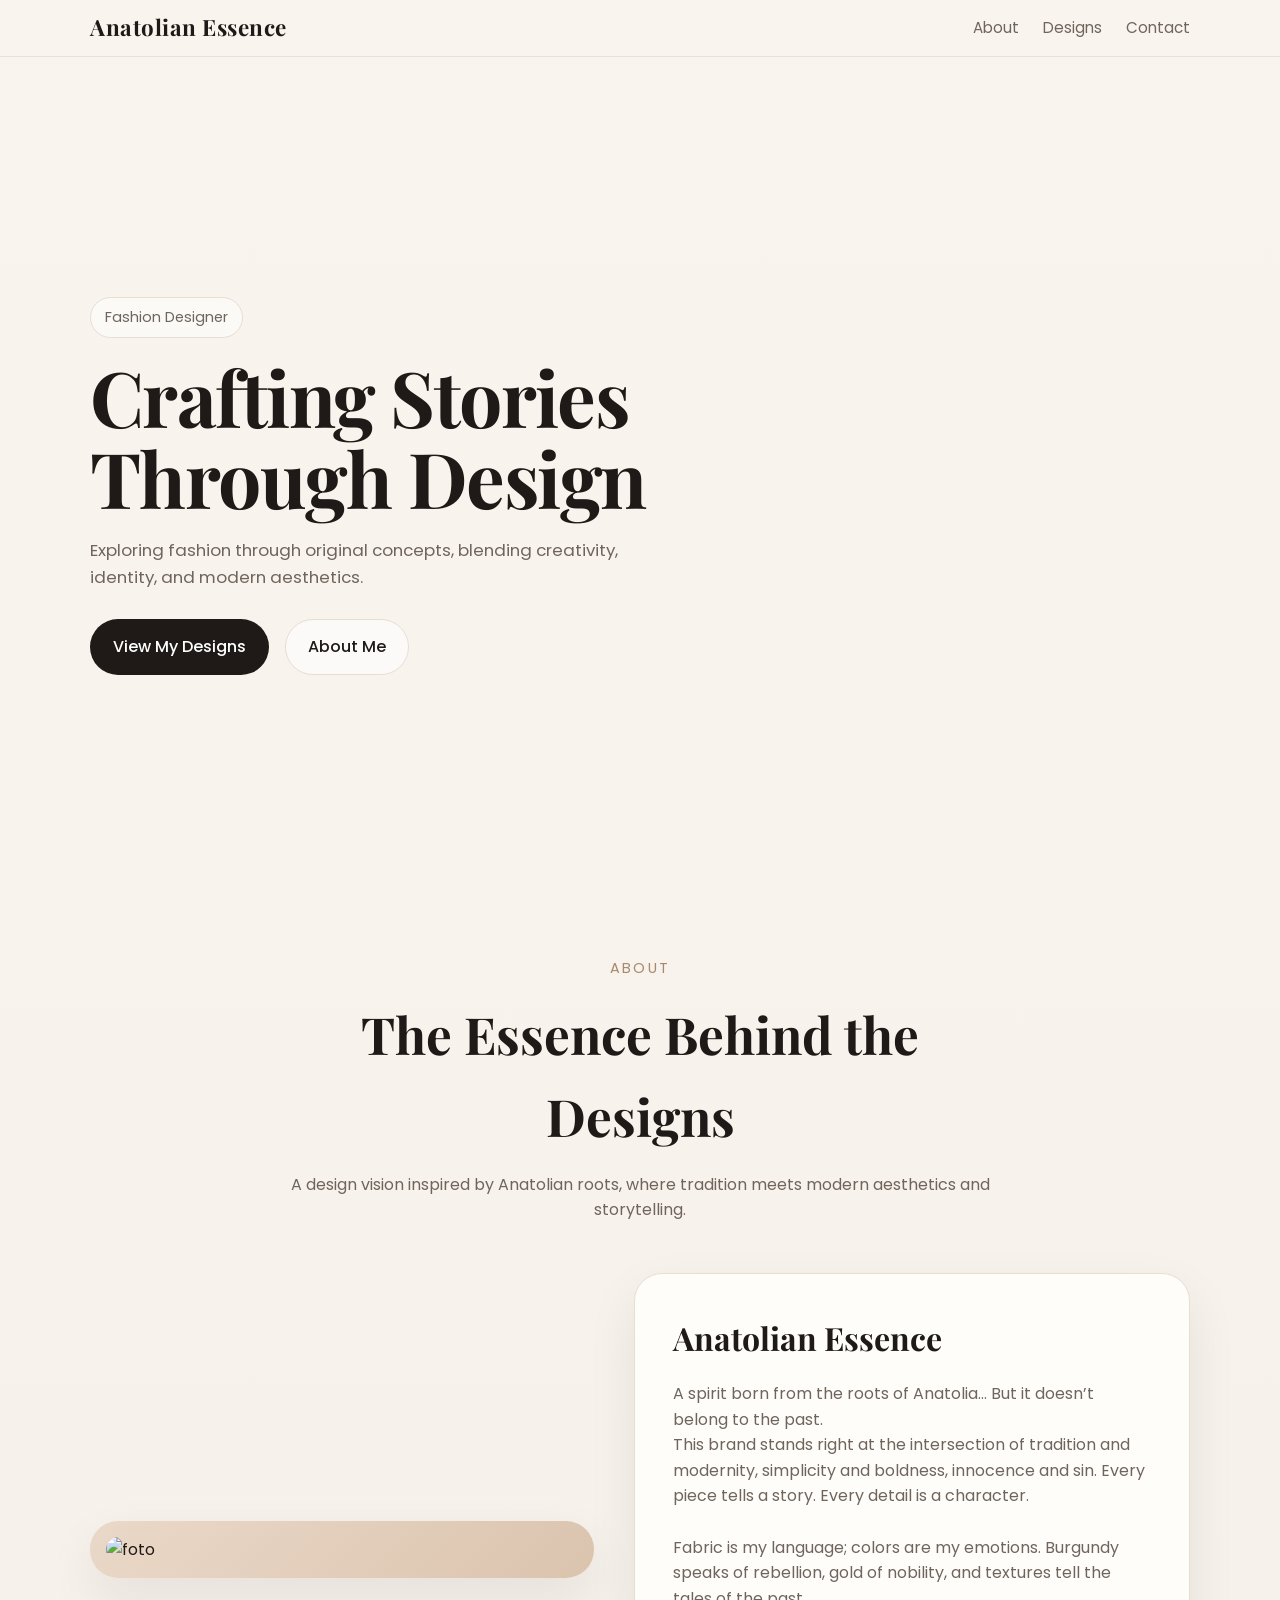
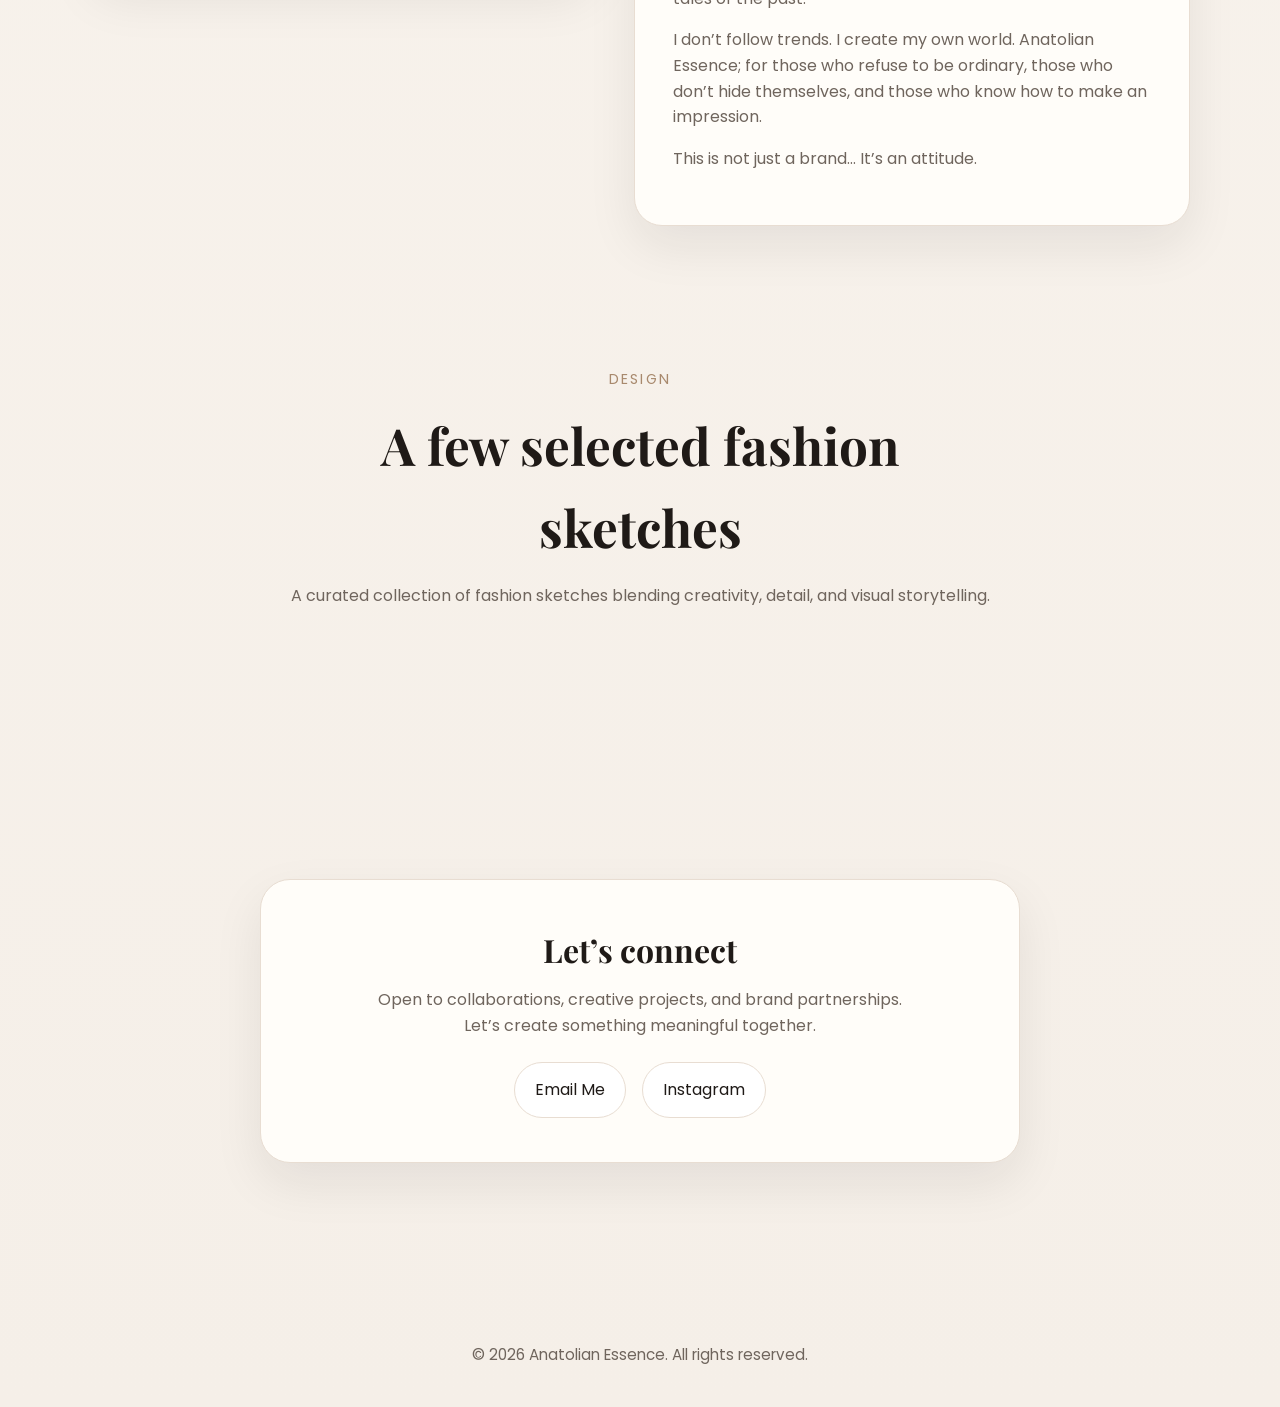
==== wwwroot/index.html @ 5c36b48a "ilk proje" ====
<!DOCTYPE html>
<html lang="en">
<head>
  <meta charset="UTF-8" />
  <meta name="viewport" content="width=device-width, initial-scale=1.0" />
  <title>Anatolian Essence </title>

  <link rel="preconnect" href="https://fonts.googleapis.com" />
  <link rel="preconnect" href="https://fonts.gstatic.com" crossorigin />
  <link href="https://fonts.googleapis.com/css2?family=Playfair+Display:wght@600;700;800&family=Poppins:wght@300;400;500;600&display=swap"rel="stylesheet"/>
  <link rel="stylesheet" href="style.css">
</head>
<body>
  <header class="navbar">
    <div class="container nav-inner">
      <a href="#" class="brand">Anatolian Essence</a>

      <nav>
        <ul class="nav-links">
          <li><a href="#about">About</a></li>
          <li><a href="#gallery">Designs</a></li>
          <li><a href="#contact">Contact</a></li>
        </ul>
      </nav>
    </div>
  </header>

  <main>
    <section class="hero">
      <div class="container hero-grid">
        <div class="hero-content reveal">
          <span class="eyebrow">Fashion Designer</span>
          <h1>Crafting Stories Through Design</h1>
          <p>
            Exploring fashion through original concepts, blending creativity, identity, and modern aesthetics.
          </p>

          <div class="hero-actions">
            <a href="#gallery" class="btn btn-primary">View My Designs</a>
            <a href="#about" class="btn btn-secondary">About Me</a>
          </div>
        </div>
        <div class="hero-img reveal">
          <video autoplay loop muted playsinline >
             <source src="videos/video1.mp4" type="video/mp4">
             Your browser doesn't support the video.
          </video>
        </div>
      </div>
    </section>

    <section id="about">
      <div class="container">
        <div class="section-title reveal">
          <span>About</span>
          <h2>The Essence Behind the Designs</h2>
          <p>
            A design vision inspired by Anatolian roots, where tradition meets modern aesthetics and storytelling.
          </p>
        </div>

        <div class="about-grid">
          <div class="about-image reveal">
            <img src="images/brand.png" alt="foto">
          </div>

          <div class="about-content reveal">
            <h3>Anatolian Essence</h3>
            <p>
              A spirit born from the roots of Anatolia…
              But it doesn’t belong to the past.
              <br>
              
              This brand stands right at the intersection of tradition and modernity, simplicity and boldness, innocence and sin.
              Every piece tells a story. Every detail is a character.
              <br>
              <br>
              Fabric is my language; colors are my emotions.
              Burgundy speaks of rebellion, gold of nobility, and textures tell the tales of the past.
              <br>
            </p>
            <p>
              I don’t follow trends.
              I create my own world.
              
              Anatolian Essence;
              for those who refuse to be ordinary,
              those who don’t hide themselves,
              and those who know how to make an impression.
            </p>
            <p>
              This is not just a brand…
              It’s an attitude.
            </p>
          </div>
        </div>
      </div>
    </section>

    <section id="gallery">
      <div class="container">
        <div class="section-title reveal">
          <span>Design</span>
          <h2>A few selected fashion sketches</h2>
          <p>
            A curated collection of fashion sketches blending creativity, detail, and visual storytelling.
          </p>
        </div>

        <div class="gallery-grid" id="design-list"></div>
      </div>
    </section>

    <section id="contact">
      <div class="container">
        <div class="contact-box reveal">
          <h3>Let’s connect</h3>
          <p>
            Open to collaborations, creative projects, and brand partnerships. Let’s create something meaningful together.
          </p>

          <div class="contact-links">
            <a class="contact-link" href="https://mail.google.com/mail/?view=cm&fs=1&to=anatolianessence8@gmail.com" target="_blank">
              Email Me
            </a>
            <a class="contact-link" href="https://www.instagram.com/anatolian_essence/">Instagram</a>
          </div>
        </div>
      </div>
    </section>
  </main>

  <footer>
    <div class="container">
      <p>© 2026 Anatolian Essence. All rights reserved.</p>
    </div>
  </footer>

  <div class="image-modal" id="imageModal">
  <div class="modal-content">
    <button class="close-btn" id="closeModal">✕</button>

    <div class="modal-toolbar">
      <span id="zoomLevel">100%</span>
      <button id="resetZoom">Reset</button>
    </div>

    <div class="modal-image-wrapper">
      <img id="modalImage" src="" alt="">
    </div>
  </div>
</div>

<script>
  // REVEAL ANIMASYONU
  const observer = new IntersectionObserver((entries) => {
    entries.forEach((entry) => {
      if (entry.isIntersecting) {
        entry.target.classList.add("show");
      }
    });
  }, {
    threshold: 0.15
  });

  function observeRevealItems() {
    document.querySelectorAll(".reveal").forEach((item) => observer.observe(item));
  }

  // MODAL
  const modal = document.getElementById("imageModal");
  const modalImg = document.getElementById("modalImage");
  const closeBtn = document.getElementById("closeModal");
  const resetZoom = document.getElementById("resetZoom");
  const zoomLevelText = document.getElementById("zoomLevel");
  const modalWrapper = document.querySelector(".modal-image-wrapper");

  let buttons = [];

  let scale = 1;
  const minScale = 1;
  const maxScale = 4;

  let translateX = 0;
  let translateY = 0;

  let isDragging = false;
  let startX = 0;
  let startY = 0;

  let lastTouchDistance = 0;
  let pinchCenterX = 0;
  let pinchCenterY = 0;

  function updateImageTransform() {
    modalImg.style.transform = `translate(${translateX}px, ${translateY}px) scale(${scale})`;
    zoomLevelText.textContent = Math.round(scale * 100) + "%";
  }

  function resetImage() {
    scale = 1;
    translateX = 0;
    translateY = 0;
    lastTouchDistance = 0;
    updateImageTransform();
  }

  function getTouchDistance(touches) {
    const dx = touches[0].clientX - touches[1].clientX;
    const dy = touches[0].clientY - touches[1].clientY;
    return Math.sqrt(dx * dx + dy * dy);
  }

  function getTouchCenter(touches) {
    return {
      x: (touches[0].clientX + touches[1].clientX) / 2,
      y: (touches[0].clientY + touches[1].clientY) / 2
    };
  }

  function setupInspectButtons() {
    buttons = document.querySelectorAll(".inspect-btn");

    buttons.forEach((btn) => {
      btn.onclick = () => {
        const imgSrc = btn.getAttribute("data-image");
        modal.style.display = "flex";
        modalImg.src = imgSrc;
        resetImage();
      };
    });
  }

  async function loadDesignPosts() {
    try {
      const res = await fetch("/api/posts");
      const data = await res.json();

      const list = document.getElementById("design-list");
      list.innerHTML = "";

      data.forEach((post) => {
        list.innerHTML += `
          <article class="gallery-card reveal">
            <div class="gallery-image">
              <img src="${post.imageUrl}" alt="foto">
              <button class="inspect-btn" data-image="${post.imageUrl}">
                <span>🔍</span>
              </button>
            </div>
          </article>
        `;
      });

      observeRevealItems();
      setupInspectButtons();
    } catch (error) {
      console.error("Fotolar yüklenemedi:", error);
    }
  }

  // MODAL KAPAT
  closeBtn.addEventListener("click", () => {
    modal.style.display = "none";
  });

  // DIŞA TIKLAYINCA KAPAT
  modal.addEventListener("click", (e) => {
    if (e.target === modal) {
      modal.style.display = "none";
    }
  });

  // RESET
  resetZoom.addEventListener("click", () => {
    resetImage();
  });

  // PC - WHEEL ZOOM
  modalWrapper.addEventListener("wheel", (e) => {
    e.preventDefault();

    const prevScale = scale;

    if (e.deltaY < 0) {
      scale += 0.15;
    } else {
      scale -= 0.15;
    }

    scale = Math.max(minScale, Math.min(maxScale, scale));

    if (scale === 1) {
      translateX = 0;
      translateY = 0;
    } else {
      const ratio = scale / prevScale;
      translateX *= ratio;
      translateY *= ratio;
    }

    updateImageTransform();
  }, { passive: false });

  // PC - DRAG BAŞLA
  modalWrapper.addEventListener("mousedown", (e) => {
    if (scale <= 1) return;

    isDragging = true;
    modalWrapper.classList.add("dragging");

    startX = e.clientX - translateX;
    startY = e.clientY - translateY;
  });

  // PC - DRAG HAREKET
  window.addEventListener("mousemove", (e) => {
    if (!isDragging) return;

    translateX = e.clientX - startX;
    translateY = e.clientY - startY;

    updateImageTransform();
  });

  // PC - DRAG BİTİR
  window.addEventListener("mouseup", () => {
    isDragging = false;
    modalWrapper.classList.remove("dragging");
  });

  // MOBİL - TOUCH START
  modalWrapper.addEventListener("touchstart", (e) => {
    if (e.touches.length === 1 && scale > 1) {
      isDragging = true;
      modalWrapper.classList.add("dragging");

      startX = e.touches[0].clientX - translateX;
      startY = e.touches[0].clientY - translateY;
    }

    if (e.touches.length === 2) {
      isDragging = false;
      lastTouchDistance = getTouchDistance(e.touches);

      const center = getTouchCenter(e.touches);
      pinchCenterX = center.x;
      pinchCenterY = center.y;
    }
  }, { passive: true });

  // MOBİL - TOUCH MOVE
  modalWrapper.addEventListener("touchmove", (e) => {
    if (e.touches.length === 1 && isDragging && scale > 1) {
      translateX = e.touches[0].clientX - startX;
      translateY = e.touches[0].clientY - startY;
      updateImageTransform();
    }

    if (e.touches.length === 2) {
      e.preventDefault();

      const newDistance = getTouchDistance(e.touches);
      if (!lastTouchDistance) {
        lastTouchDistance = newDistance;
        return;
      }

      const prevScale = scale;
      scale *= newDistance / lastTouchDistance;
      scale = Math.max(minScale, Math.min(maxScale, scale));

      const center = getTouchCenter(e.touches);
      const rect = modalWrapper.getBoundingClientRect();
      const centerX = center.x - rect.left;
      const centerY = center.y - rect.top;

      const ratio = scale / prevScale;

      translateX = centerX - (centerX - translateX) * ratio;
      translateY = centerY - (centerY - translateY) * ratio;

      if (scale === 1) {
        translateX = 0;
        translateY = 0;
      }

      lastTouchDistance = newDistance;
      updateImageTransform();
    }
  }, { passive: false });

  // MOBİL - TOUCH END
  modalWrapper.addEventListener("touchend", (e) => {
    if (e.touches.length === 0) {
      isDragging = false;
      lastTouchDistance = 0;
      modalWrapper.classList.remove("dragging");
    }

    if (e.touches.length === 1) {
      lastTouchDistance = 0;

      if (scale > 1) {
        isDragging = true;
        startX = e.touches[0].clientX - translateX;
        startY = e.touches[0].clientY - translateY;
        modalWrapper.classList.add("dragging");
      }
    }
  });

  modalWrapper.addEventListener("touchcancel", () => {
    isDragging = false;
    lastTouchDistance = 0;
    modalWrapper.classList.remove("dragging");
  });

  // RESMİN NORMAL DRAG OLMASINI ENGELLE
  modalImg.addEventListener("dragstart", (e) => {
    e.preventDefault();
  });

  // SAYFA AÇILINCA
  observeRevealItems();
  loadDesignPosts();
</script>
</body>
</html>
---- wwwroot/style.css ----
:root {
      --bg: #f7f2ec;
      --surface: #fffdf9;
      --text: #1f1a17;
      --muted: #6f655d;
      --accent: #c9b19b;
      --accent-dark: #a8896d;
      --border: #e8ddd2;
      --shadow: 0 20px 50px rgba(31, 26, 23, 0.08);
      --radius: 22px;
      --container: 1100px;
    }

    * {
      margin: 0;
      padding: 0;
      box-sizing: border-box;
    }

    html {
      scroll-behavior: smooth;
    }

    body {
      font-family: "Poppins", sans-serif;
      background: linear-gradient(to bottom, #f9f4ee, #f5efe8);
      color: var(--text);
      line-height: 1.6;
    }

    img {
      max-width: 100%;
      display: block;
    }

    a {
      text-decoration: none;
      color: inherit;
    }

    .container {
      width: min(92%, var(--container));
      margin: 0 auto;
    }

    .navbar {
      position: sticky;
      top: 0;
      z-index: 1000;
      backdrop-filter: blur(14px);
      background: rgba(249, 244, 238, 0.8);
      border-bottom: 1px solid rgba(232, 221, 210, 0.8);
    }

    .nav-inner {
      display: flex;
      align-items: center;
      justify-content: space-between;
      padding: 10px 0;
      gap: 20px;
    }

    .brand {
      font-family: "Playfair Display", serif;
      font-size: 1.4rem;
      font-weight: 700;
      letter-spacing: 0.5px;
    }

    .nav-links {
      display: flex;
      align-items: center;
      gap: 24px;
      list-style: none;
    }

    .nav-links a {
      font-size: 0.95rem;
      color: var(--muted);
      transition: 0.25s ease;
    }

    .nav-links a:hover {
      color: var(--text);
    }

    .hero {
      min-height: 92vh;
      display: flex;
      align-items: center;
      padding: 70px 0 40px;
    }

    .hero-img {
      height: auto; 
      width: 420px;
      padding: 12px;
      border-radius: 28px;
      overflow: hidden;
    }
    
    .hero-img video {
      width: 100%;
      height: 100%;
      object-fit: cover;
      border-radius: 20px;
      display: block;
     } 
    
     .hero-grid {
      display: grid;
      grid-template-columns: 1.1fr 0.9fr;
      gap: 50px;
      align-items: center;
    }

    .eyebrow {
      display: inline-block;
      margin-bottom: 18px;
      padding: 8px 14px;
      border: 1px solid var(--border);
      border-radius: 999px;
      background: rgba(255, 255, 255, 0.55);
      color: var(--muted);
      font-size: 0.9rem;
    }

    .hero h1 {
      font-family: "Playfair Display", serif;
      font-size: clamp(2.8rem, 6vw, 5rem);
      line-height: 1.05;
      margin-bottom: 20px;
      letter-spacing: -0.02em;
    }

    .hero p {
      max-width: 620px;
      color: var(--muted);
      font-size: 1.05rem;
      margin-bottom: 28px;
    }

    .hero-actions {
      display: flex;
      gap: 16px;
      flex-wrap: wrap;
    }

    .btn {
      padding: 14px 22px;
      border-radius: 999px;
      border: 1px solid transparent;
      font-weight: 500;
      transition: 0.25s ease;
      display: inline-flex;
      align-items: center;
      justify-content: center;
    }

    .btn-primary {
      background: var(--text);
      color: #fff;
    }

    .btn-primary:hover {
      transform: translateY(-2px);
      background: #000;
    }

    .btn-secondary {
      border-color: var(--border);
      background: rgba(255, 255, 255, 0.65);
      color: var(--text);
    }

    .btn-secondary:hover {
      transform: translateY(-2px);
      background: #fff;
    }

    section {
      padding: 70px 0;
    }

    #about,
    #gallery,
    #contact {
    scroll-margin-top: 1px;
    }

    .section-title {
      text-align: center;
      max-width: 700px;
      margin: 0px auto 50px;
    }

    .section-title span {
      color: var(--accent-dark);
      font-size: 0.9rem;
      text-transform: uppercase;
      letter-spacing: 0.16em;
      display: inline-block;
      margin-bottom: 14px;
    }

    .section-title h2 {
      font-family: "Playfair Display", serif;
      font-size: clamp(2rem, 4vw, 3.2rem);
      margin-bottom: 14px;
    }

    .section-title p {
      color: var(--muted);
    }

    .about-grid {
      display: grid;
      grid-template-columns: 0.95fr 1.05fr;
      gap: 40px;
      align-items: center;
    }

    .about-image img {
      border-radius: 20px;
    }

    .about-image {
      background: linear-gradient(135deg, #ead8c8, #dbc4ae);
      border-radius: 28px;
      min-height: auto;
      box-shadow: var(--shadow);
      position: relative;
      overflow: hidden;
      display: flex;
      align-items: flex-end;
      justify-content: flex-start;
      padding: 16px;
    }

    .about-image::before {
      position: absolute;
      inset: 0;
      display: grid;
      place-items: center;
      color: rgba(31, 26, 23, 0.32);
      font-weight: 600;
      letter-spacing: 0.08em;
      text-transform: uppercase;
      font-size: 0.9rem;
    }

    .about-content {
      background: var(--surface);
      border: 1px solid var(--border);
      border-radius: 28px;
      padding: 38px;
      box-shadow: var(--shadow);
    }

    .about-content h3 {
      font-family: "Playfair Display", serif;
      font-size: 2rem;
      margin-bottom: 18px;
    }

    .about-content p {
      color: var(--muted);
      margin-bottom: 16px;
    }

    .gallery-grid {
      display: grid;
      grid-template-columns: repeat(3, 1fr);
      gap: 28px;
    }

    
    .gallery-card {
      background: var(--surface);
      transition: 0.3s;
      border: 1px solid var(--border);
      border-radius: 24px;
      overflow: hidden;
      box-shadow: var(--shadow);
      transition: transform 0.28s ease, box-shadow 0.28s ease;
    }

    .gallery-card:hover {
      transition: transform 0.25s ease, box-shadow 0.25s ease;
      box-shadow: 0 24px 50px rgba(31, 26, 23, 0.12);
    }

    .gallery-image {
      aspect-ratio: 2 / 3;
      width: 100%;
      position: relative;
      overflow: hidden;
    }

    .gallery-image img {
      width: 100%;
      height: 100%;
      object-fit: cover;
    }

    .inspect-btn {
      position: absolute;
      top: 12px;
      right: 12px;
      background: rgba(255, 255, 255, 0.9);
      border: none;
      border: 2px solid #d8b7c3;
      padding: 8px 12px;
      border-radius: 999px;
      cursor: pointer;
    }

    .image-modal {
      position: fixed;
      inset: 0;
      background: rgba(0, 0, 0, 0.8);
      display: none;
      justify-content: center;
      align-items: center;
      z-index: 9999;
    }

    .modal-content {
      background: white;
      width: 90%;
      max-width: 900px;
      padding: 20px;
      border-radius: 20px;
      position: relative;
    }

    .modal-toolbar {
      display: flex;
      justify-content: center;
      align-items: center;
      gap: 12px;
      margin-bottom: 20px;
    }

   .modal-image-wrapper {
      display: flex;
      justify-content: center;
      align-items: center;
      overflow: hidden;
      max-height: 75vh;
      cursor: grab;
      user-select: none;
      touch-action: none;
    }

    #modalImage {
      display: block;
      max-width: 100%;
      max-height: 70vh;
      user-select: none;
      -webkit-user-drag: none;
      transform-origin: center center;
    }

    .image-controls {
      display: flex;
      align-items: center;
      gap: 12px;
    }

    .zoom-info {
      min-width: 60px;
      text-align: center;
      font-weight: 600;
    }

    .modal-image-wrapper.dragging {
      cursor: grabbing;
    }

    .modal-image-wrapper.dragging img {
      transition: none;
    }

    .close-btn {
      position: absolute;
      top: 12px;
      right: 12px;
      width: 40px;
      height: 40px;
      border: none;
      border-radius: 50%;
      background: #111;
      color: white;
      cursor: pointer;
    }

    .contact-box {
      max-width: 760px;
      margin: 80px auto;
      background: var(--surface);
      border: 1px solid var(--border);
      border-radius: 30px;
      padding: 44px 32px;
      text-align: center;
      box-shadow: var(--shadow);
    }

    .contact-box h3 {
      font-family: "Playfair Display", serif;
      font-size: 2rem;
      margin-bottom: 12px;
    }

    .contact-box p {
      color: var(--muted);
      max-width: 560px;
      margin: 0 auto 24px;
    }

    .contact-links {
      display: flex;
      justify-content: center;
      gap: 16px;
      flex-wrap: wrap;
    }

    .contact-link {
      padding: 14px 20px;
      border: 1px solid var(--border);
      border-radius: 999px;
      background: #fff;
      transition: 0.25s ease;
    }

    .contact-link:hover {
      transform: translateY(-2px);
      border-color: var(--accent);
    }

    footer {
      padding: 30px 0 40px;
      text-align: center;
      color: var(--muted);
      font-size: 0.95rem;
    }

    .reveal {
      opacity: 0;
      transform: translateY(24px);
      transition: opacity 0.7s ease, transform 0.7s ease;
    }

    .reveal.show {
      opacity: 1;
      transform: translateY(0);
    }

 

  @media (max-width: 640px) {
    .eyebrow {
      display: none;
    }
    html,
    body {
    overflow-x: clip;
    }

  .container {
    width: 100%;
    max-width: 100%;
    margin: 0 auto;
    padding-left: 12px;
    padding-right: 12px;
    box-sizing: border-box;
  }

  .navbar {
    padding: 2px 0;
    line-height:0.1cm;
    position: sticky;
    top: 0;
    z-index: 999;
    background: #f5efe9;
  }

  .nav-inner {
    display: grid;
    line-height: 0.1cm;
    grid-template-columns: auto 1fr;
    width: 100%;
    align-items: center;
  }

  .logo {
    margin: 0;
    font-size: 5px;
    line-height: 1;
  }

  .brand {
    font-size: 12px;
    font-weight: bold;
    line-height: 1.1;
    max-width: 110px;
    display: block;
  }

  .nav-links {
    display: flex;
    flex-wrap: wrap;
    justify-content: flex-end;
    align-items: center;
    gap: 6px 10px;
    margin: 0;
    padding: 0;
    list-style: none;
    min-width: 0;
  }

  .nav-links li {
    margin: 0;
    padding: 0;
  }

  .nav-links a {
    font-size: 12px;
    line-height: 1.2;
    white-space: nowrap;
  }

  .hero-grid {
    display: grid;
    grid-template-columns: 1fr;
    gap: 16px;
  }

  .hero-content {
    width: 100%;
    text-align: center;
    margin: 0 auto;
  }

  .hero h1 {
    font-size: 1.9rem;
    line-height: 1.05;
    margin-bottom: 12px;
  }

  .hero p {
    font-size: 0.95rem;
    line-height: 1.55;
    margin-bottom: 18px;
  }

  .hero-actions {
    display: flex;
    flex-direction: row;
    gap: 10px;
  }

  .btn {
    flex: 1;
    min-width: 0;
    display: flex;
    align-items: center;
    justify-content: center;
    box-sizing: border-box;
    padding: 12px 16px;
    font-size: 13px;
    text-align: center;
    border-radius: 999px;
  }

  .hero-img {
    width: 72%;
    max-width: 260px;
    margin: 0 auto;
    padding: 0;
  }

  .hero-img video,
  .hero-img img {
    width: 100%;
    height: auto;
    display: block;
    border-radius: 18px;
    object-fit: cover;
  }

  .hero {
    padding: 20px 0 12px;
  }

  #about {
    scroll-margin-top: 45px;
    padding: 12px 0 40px;
  } 

  #gallery {
    scroll-margin-top: 45px;
    padding: 12px 0 40px;
  }

  #contact {
    padding: 40px 0 20px;
  }

  .section-title {
    text-align: center;
    margin-left: auto;
    margin-right: auto;
  }

  .section-title h2,
  .about-content h3,
  .contact-box h3 {
    font-size: 1.8rem;
    line-height: 1.15;
    text-align: center;
    margin-left: auto;
    margin-right: auto;
  }

  .section-title p,
  .about-content p,
  .contact-box p {
    text-align: center;
    margin-left: auto;
    margin-right: auto;
  }

  .about-grid {
    display: grid;
    grid-template-columns: 1fr;
    gap: 22px;
    justify-items: center;
  }

  .about-content {
    width: 100%;
    max-width: 520px;
    padding: 20px;
    text-align: center;
    margin: 0 auto;
  }

  .about-image {
    width: 100%;
    max-width: 520px;
    margin: 0 auto;
    padding: 10px;
    background: #dfcebd;
    border-radius: 22px;
    box-sizing: border-box;
  }

  .about-image img {
    width: 100%;
    display: block;
    border-radius: 18px;
    object-fit: cover;
  }

  .gallery-grid {
    display: grid;
    grid-template-columns: repeat(2, 1fr);
    gap: 12px;
  }

  .gallery-card {
    width: 100%;
    max-width: none;
    margin: 0;
  }

  .gallery-image {
    aspect-ratio: 2 / 3;
    width: 100%;
  }

  .gallery-image img {
    width: 100%;
    height: 100%;
    object-fit: cover;
  }

  .contact-box {
    width: 100%;
    max-width: 520px;
    padding: 20px;
    text-align: center;
    margin: 0 auto;
  }

  .contact-links {
    display: flex;
    flex-direction: column;
    align-items: center;
    gap: 10px;
  }

  .contact-link {
    width: 100%;
    text-align: center;
  }
}
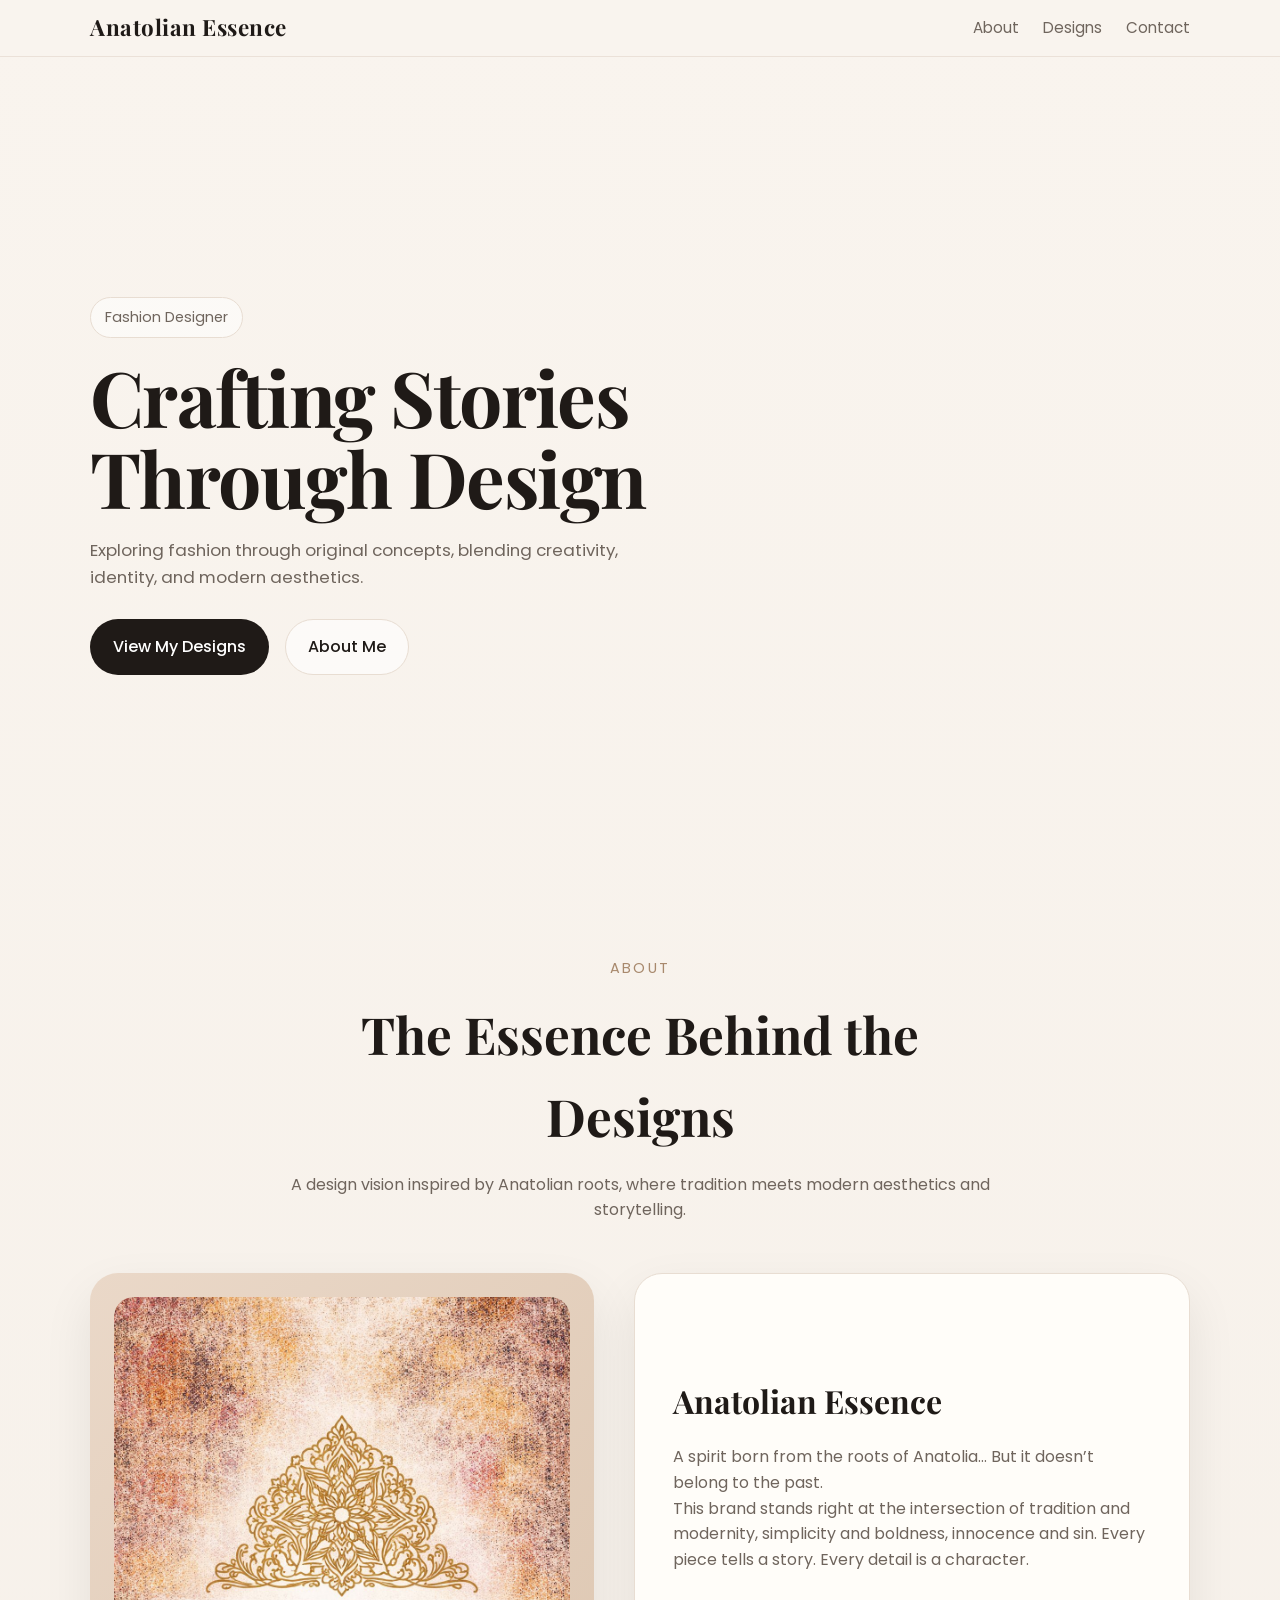
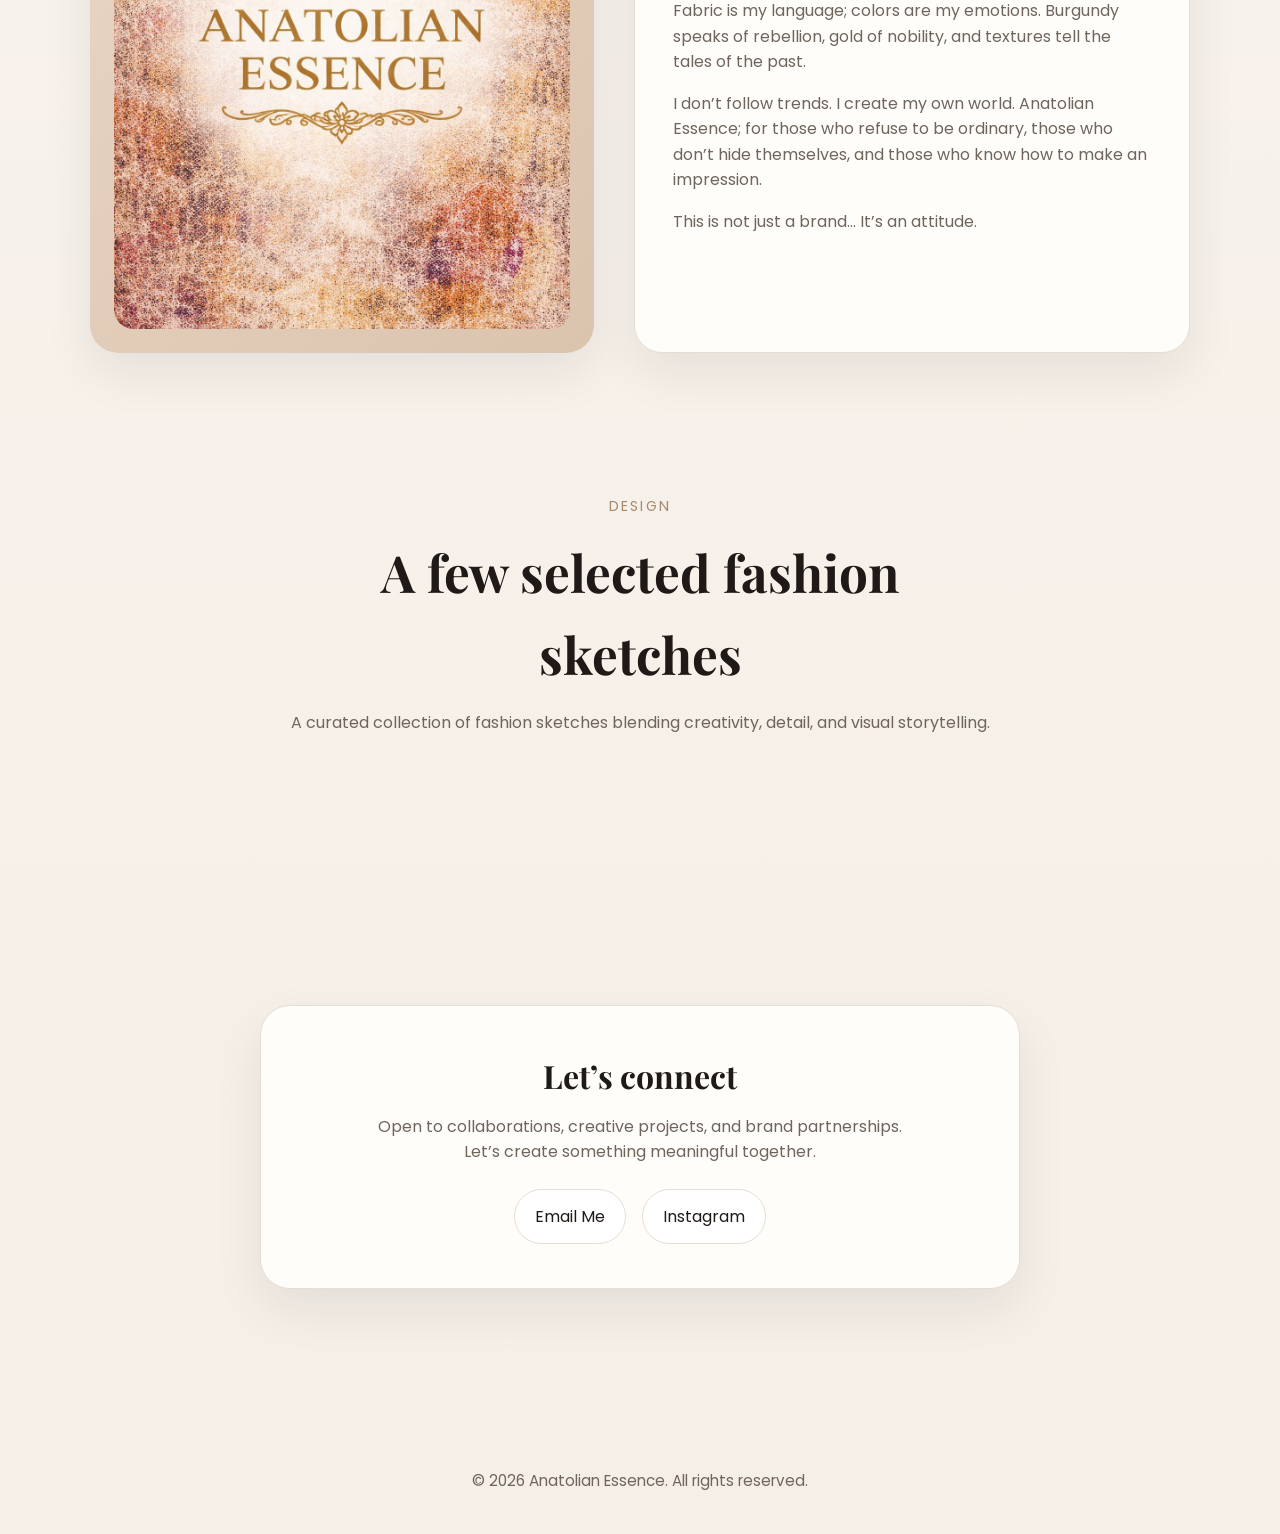
==== commit 77e8003f: "about fix" ====
--- a/wwwroot/index.html
+++ b/wwwroot/index.html
@@ -61,7 +61,7 @@
 
         <div class="about-grid">
           <div class="about-image reveal">
-            <img src="images/brand.png" alt="foto">
+            <img src="images/brand.jpeg" alt="foto">
           </div>
 
           <div class="about-content reveal">
--- a/wwwroot/style.css
+++ b/wwwroot/style.css
@@ -214,48 +214,44 @@
     }
 
     .about-grid {
-      display: grid;
-      grid-template-columns: 0.95fr 1.05fr;
-      gap: 40px;
-      align-items: center;
-    }
-
-    .about-image img {
-      border-radius: 20px;
-    }
-
-    .about-image {
-      background: linear-gradient(135deg, #ead8c8, #dbc4ae);
-      border-radius: 28px;
-      min-height: auto;
-      box-shadow: var(--shadow);
-      position: relative;
-      overflow: hidden;
-      display: flex;
-      align-items: flex-end;
-      justify-content: flex-start;
-      padding: 16px;
-    }
-
-    .about-image::before {
-      position: absolute;
-      inset: 0;
-      display: grid;
-      place-items: center;
-      color: rgba(31, 26, 23, 0.32);
-      font-weight: 600;
-      letter-spacing: 0.08em;
-      text-transform: uppercase;
-      font-size: 0.9rem;
-    }
-
-    .about-content {
-      background: var(--surface);
-      border: 1px solid var(--border);
-      border-radius: 28px;
-      padding: 38px;
-      box-shadow: var(--shadow);
-    }
+  display: grid;
+  grid-template-columns: 0.95fr 1.05fr;
+  gap: 40px;
+  align-items: stretch;
+}
+
+.about-image,
+.about-content {
+  height: 680px;
+  border-radius: 28px;
+}
+
+.about-image {
+  background: linear-gradient(135deg, #ead8c8, #dbc4ae);
+  box-shadow: var(--shadow);
+  overflow: hidden;
+  padding: 24px;
+}
+
+.about-image img {
+  width: 100%;
+  height: 100%;
+  display: block;
+  object-fit: cover;
+  border-radius: 20px;
+}
+
+.about-content {
+  background: var(--surface);
+  border: 1px solid var(--border);
+  padding: 38px;
+  box-shadow: var(--shadow);
+
+  display: flex;
+  flex-direction: column;
+  justify-content: center;
+  overflow: hidden;
+}
 
     .about-content h3 {
       font-family: "Playfair Display", serif;
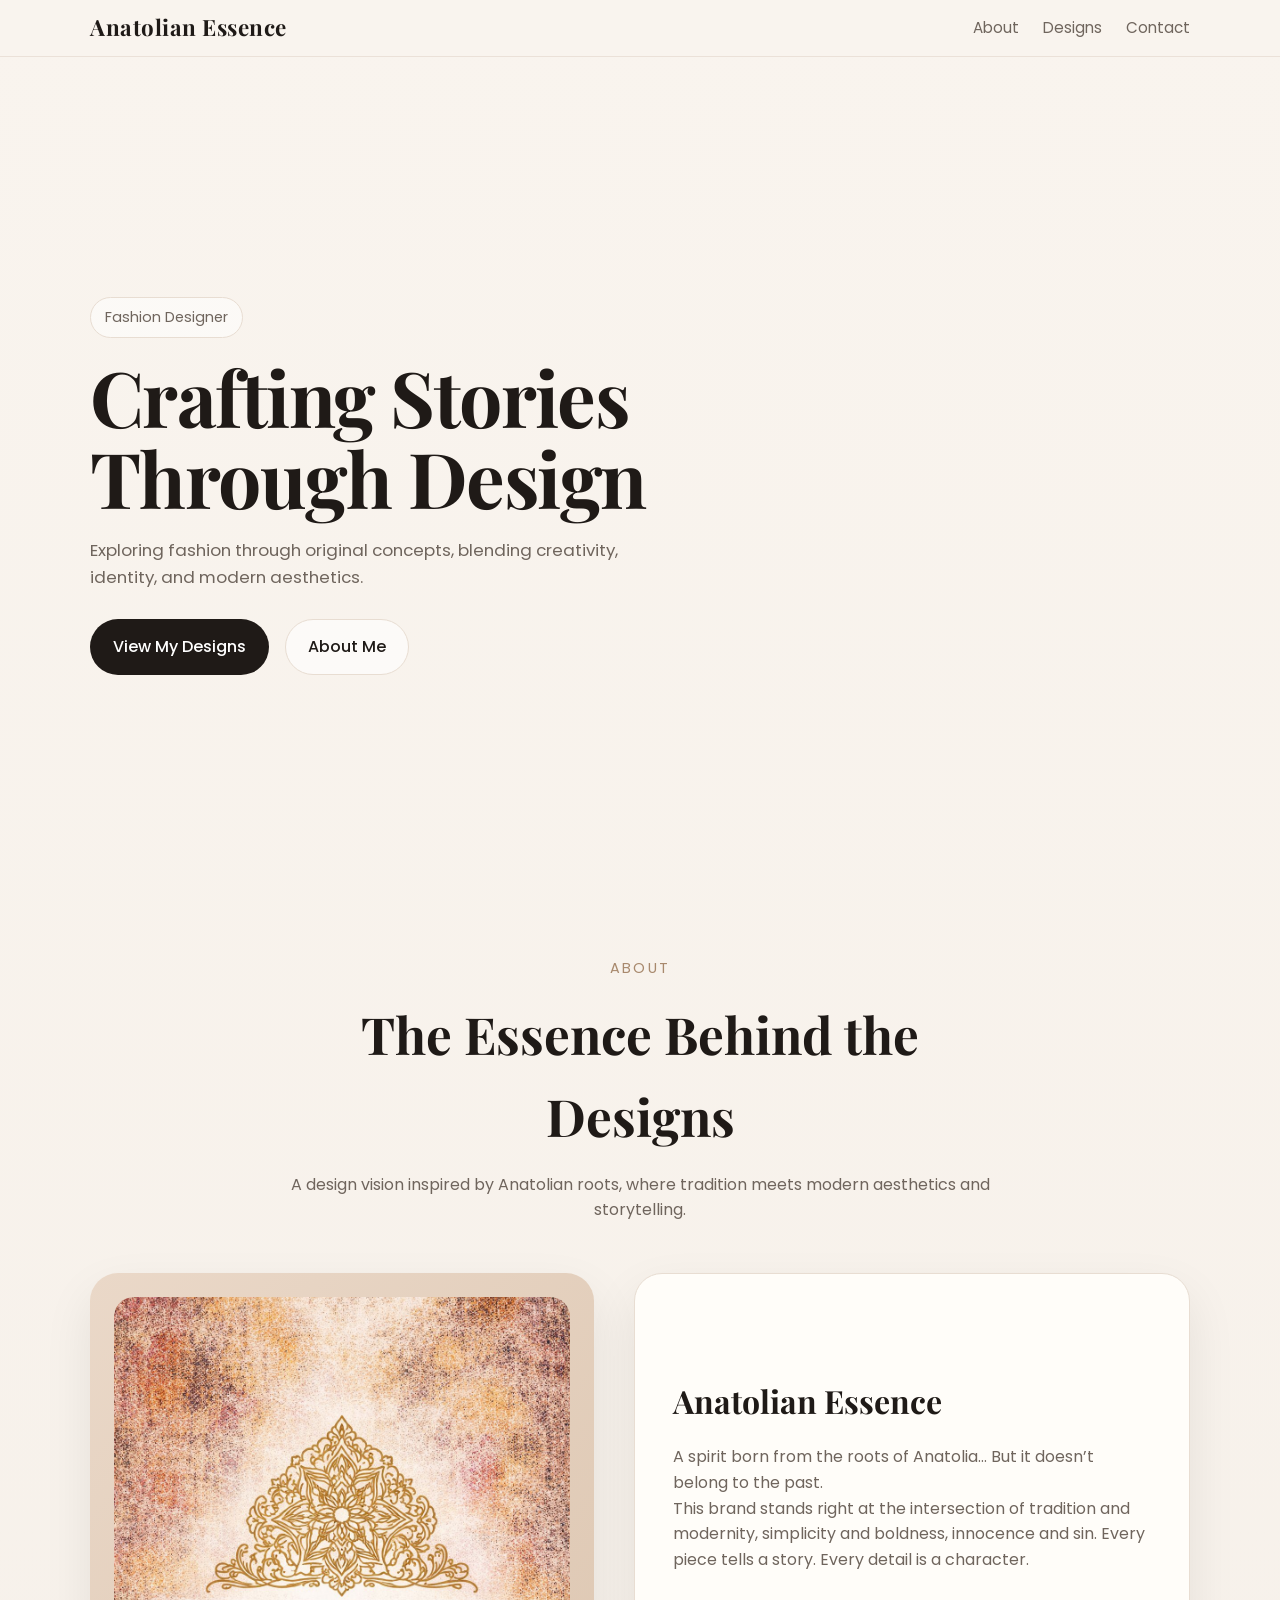
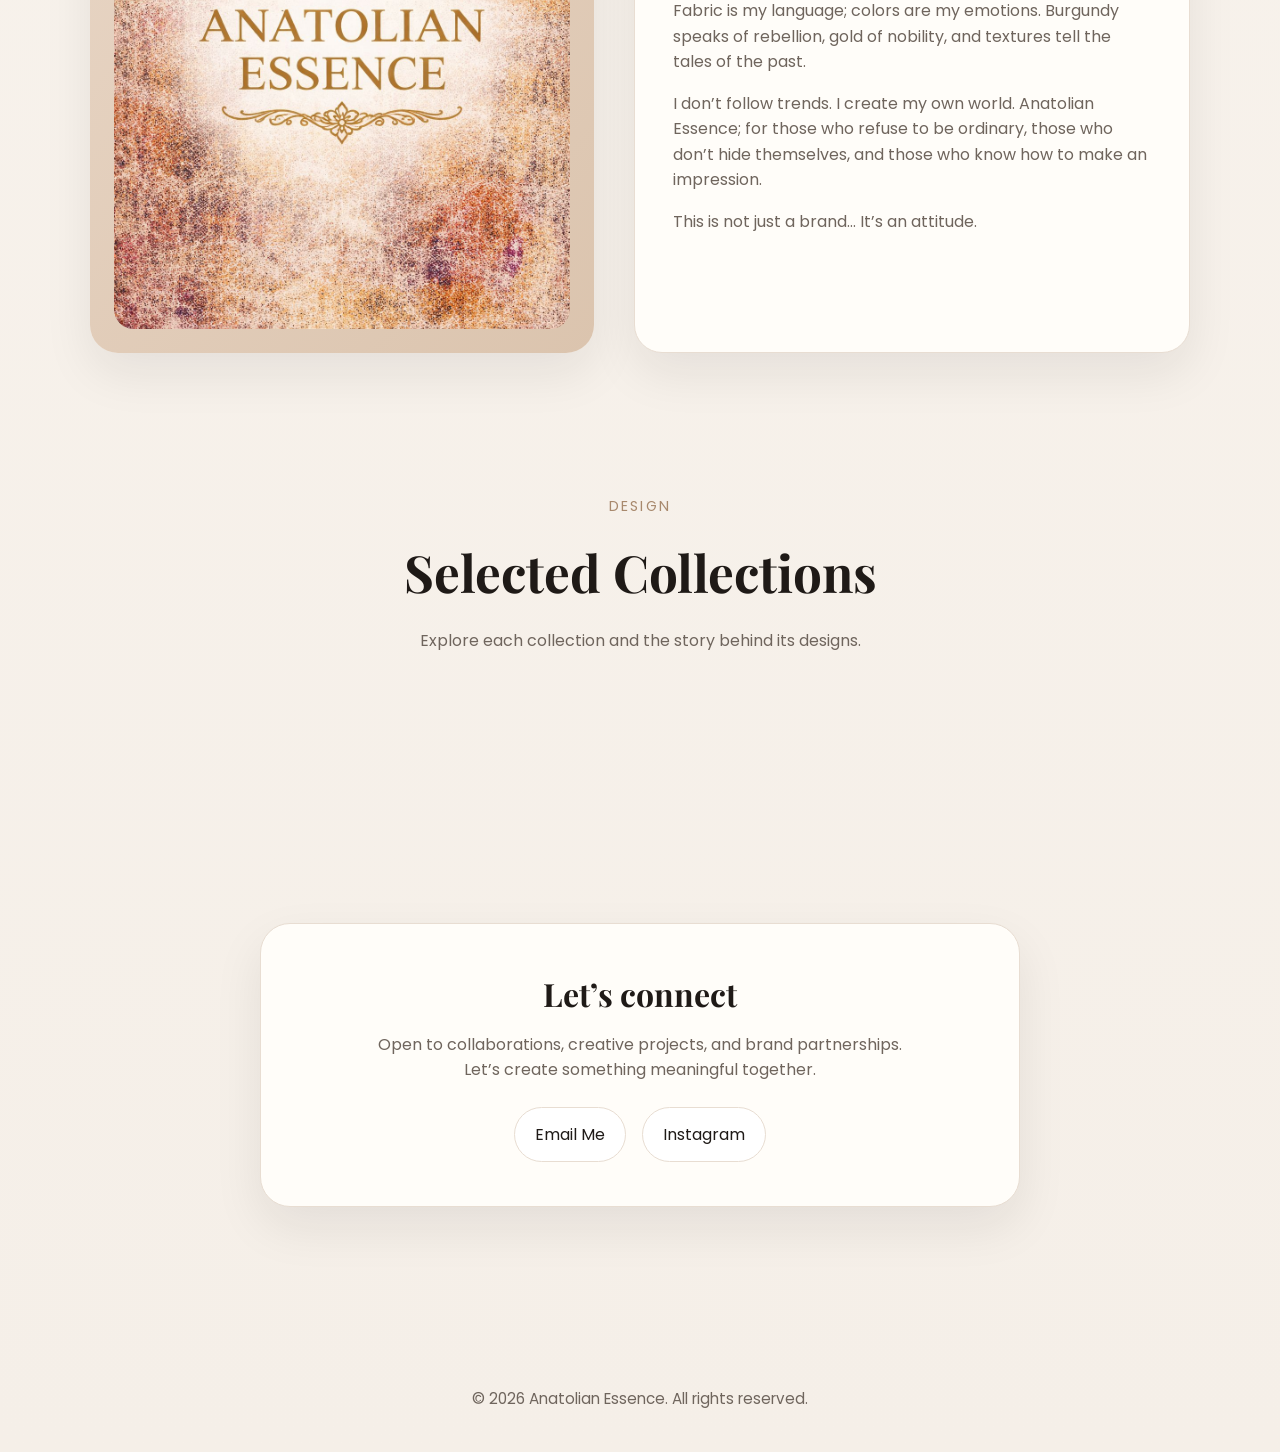
==== commit 25a6cf98: "Add files via upload albüm sisteme eklendi" ====
--- a/wwwroot/index.html
+++ b/wwwroot/index.html
@@ -1,429 +1,323 @@
-<!DOCTYPE html>
-<html lang="en">
-<head>
-  <meta charset="UTF-8" />
-  <meta name="viewport" content="width=device-width, initial-scale=1.0" />
-  <title>Anatolian Essence </title>
-
-  <link rel="preconnect" href="https://fonts.googleapis.com" />
-  <link rel="preconnect" href="https://fonts.gstatic.com" crossorigin />
-  <link href="https://fonts.googleapis.com/css2?family=Playfair+Display:wght@600;700;800&family=Poppins:wght@300;400;500;600&display=swap"rel="stylesheet"/>
-  <link rel="stylesheet" href="style.css">
-</head>
-<body>
-  <header class="navbar">
-    <div class="container nav-inner">
-      <a href="#" class="brand">Anatolian Essence</a>
-
-      <nav>
-        <ul class="nav-links">
-          <li><a href="#about">About</a></li>
-          <li><a href="#gallery">Designs</a></li>
-          <li><a href="#contact">Contact</a></li>
-        </ul>
-      </nav>
-    </div>
-  </header>
-
-  <main>
-    <section class="hero">
-      <div class="container hero-grid">
-        <div class="hero-content reveal">
-          <span class="eyebrow">Fashion Designer</span>
-          <h1>Crafting Stories Through Design</h1>
+<!DOCTYPE html>
+<html lang="en">
+<head>
+  <meta charset="UTF-8" />
+  <meta name="viewport" content="width=device-width, initial-scale=1.0" />
+  <title>Anatolian Essence </title>
+
+  <link rel="preconnect" href="https://fonts.googleapis.com" />
+  <link rel="preconnect" href="https://fonts.gstatic.com" crossorigin />
+  <link href="https://fonts.googleapis.com/css2?family=Playfair+Display:wght@600;700;800&family=Poppins:wght@300;400;500;600&display=swap"rel="stylesheet"/>
+  <link rel="stylesheet" href="style.css?v=2">
+</head>
+<body>
+  <header class="navbar">
+    <div class="container nav-inner">
+      <a href="#" class="brand">Anatolian Essence</a>
+
+      <nav>
+        <ul class="nav-links">
+          <li><a href="#about">About</a></li>
+          <li><a href="#gallery">Designs</a></li>
+          <li><a href="#contact">Contact</a></li>
+        </ul>
+      </nav>
+    </div>
+  </header>
+
+  <main>
+    <section class="hero">
+      <div class="container hero-grid">
+        <div class="hero-content reveal">
+          <span class="eyebrow">Fashion Designer</span>
+          <h1>Crafting Stories Through Design</h1>
+          <p>
+            Exploring fashion through original concepts, blending creativity, identity, and modern aesthetics.
+          </p>
+
+          <div class="hero-actions">
+            <a href="#gallery" class="btn btn-primary">View My Designs</a>
+            <a href="#about" class="btn btn-secondary">About Me</a>
+          </div>
+        </div>
+        <div class="hero-img reveal">
+          <video autoplay loop muted playsinline >
+             <source src="videos/video1.mp4" type="video/mp4">
+             Your browser doesn't support the video.
+          </video>
+        </div>
+      </div>
+    </section>
+
+    <section id="about">
+      <div class="container">
+        <div class="section-title reveal">
+          <span>About</span>
+          <h2>The Essence Behind the Designs</h2>
+          <p>
+            A design vision inspired by Anatolian roots, where tradition meets modern aesthetics and storytelling.
+          </p>
+        </div>
+
+        <div class="about-grid">
+          <div class="about-image reveal">
+            <img src="images/brand.jpeg" alt="foto">
+          </div>
+
+          <div class="about-content reveal">
+            <h3>Anatolian Essence</h3>
+            <p>
+              A spirit born from the roots of Anatolia…
+              But it doesn’t belong to the past.
+              <br>
+              
+              This brand stands right at the intersection of tradition and modernity, simplicity and boldness, innocence and sin.
+              Every piece tells a story. Every detail is a character.
+              <br>
+              <br>
+              Fabric is my language; colors are my emotions.
+              Burgundy speaks of rebellion, gold of nobility, and textures tell the tales of the past.
+              <br>
+            </p>
+            <p>
+              I don’t follow trends.
+              I create my own world.
+              
+              Anatolian Essence;
+              for those who refuse to be ordinary,
+              those who don’t hide themselves,
+              and those who know how to make an impression.
+            </p>
+            <p>
+              This is not just a brand…
+              It’s an attitude.
+            </p>
+          </div>
+        </div>
+      </div>
+    </section>
+
+    <section id="gallery">
+      <div class="container">
+        <div class="section-title reveal">
+          <span>Design</span>
+          <h2>Selected Collections</h2>
           <p>
-            Exploring fashion through original concepts, blending creativity, identity, and modern aesthetics.
-          </p>
-
-          <div class="hero-actions">
-            <a href="#gallery" class="btn btn-primary">View My Designs</a>
-            <a href="#about" class="btn btn-secondary">About Me</a>
-          </div>
-        </div>
-        <div class="hero-img reveal">
-          <video autoplay loop muted playsinline >
-             <source src="videos/video1.mp4" type="video/mp4">
-             Your browser doesn't support the video.
-          </video>
-        </div>
-      </div>
-    </section>
-
-    <section id="about">
-      <div class="container">
-        <div class="section-title reveal">
-          <span>About</span>
-          <h2>The Essence Behind the Designs</h2>
-          <p>
-            A design vision inspired by Anatolian roots, where tradition meets modern aesthetics and storytelling.
+            Explore each collection and the story behind its designs.
           </p>
         </div>
 
-        <div class="about-grid">
-          <div class="about-image reveal">
-            <img src="images/brand.jpeg" alt="foto">
-          </div>
-
-          <div class="about-content reveal">
-            <h3>Anatolian Essence</h3>
-            <p>
-              A spirit born from the roots of Anatolia…
-              But it doesn’t belong to the past.
-              <br>
-              
-              This brand stands right at the intersection of tradition and modernity, simplicity and boldness, innocence and sin.
-              Every piece tells a story. Every detail is a character.
-              <br>
-              <br>
-              Fabric is my language; colors are my emotions.
-              Burgundy speaks of rebellion, gold of nobility, and textures tell the tales of the past.
-              <br>
-            </p>
-            <p>
-              I don’t follow trends.
-              I create my own world.
-              
-              Anatolian Essence;
-              for those who refuse to be ordinary,
-              those who don’t hide themselves,
-              and those who know how to make an impression.
-            </p>
-            <p>
-              This is not just a brand…
-              It’s an attitude.
-            </p>
-          </div>
-        </div>
-      </div>
-    </section>
-
-    <section id="gallery">
-      <div class="container">
-        <div class="section-title reveal">
-          <span>Design</span>
-          <h2>A few selected fashion sketches</h2>
-          <p>
-            A curated collection of fashion sketches blending creativity, detail, and visual storytelling.
-          </p>
-        </div>
-
-        <div class="gallery-grid" id="design-list"></div>
-      </div>
-    </section>
-
-    <section id="contact">
-      <div class="container">
-        <div class="contact-box reveal">
-          <h3>Let’s connect</h3>
-          <p>
-            Open to collaborations, creative projects, and brand partnerships. Let’s create something meaningful together.
-          </p>
-
-          <div class="contact-links">
-            <a class="contact-link" href="https://mail.google.com/mail/?view=cm&fs=1&to=anatolianessence8@gmail.com" target="_blank">
-              Email Me
-            </a>
-            <a class="contact-link" href="https://www.instagram.com/anatolian_essence/">Instagram</a>
-          </div>
-        </div>
-      </div>
-    </section>
-  </main>
-
-  <footer>
-    <div class="container">
-      <p>© 2026 Anatolian Essence. All rights reserved.</p>
-    </div>
-  </footer>
-
-  <div class="image-modal" id="imageModal">
-  <div class="modal-content">
-    <button class="close-btn" id="closeModal">✕</button>
-
-    <div class="modal-toolbar">
-      <span id="zoomLevel">100%</span>
-      <button id="resetZoom">Reset</button>
-    </div>
-
-    <div class="modal-image-wrapper">
-      <img id="modalImage" src="" alt="">
-    </div>
-  </div>
-</div>
-
-<script>
-  // REVEAL ANIMASYONU
-  const observer = new IntersectionObserver((entries) => {
-    entries.forEach((entry) => {
-      if (entry.isIntersecting) {
-        entry.target.classList.add("show");
-      }
-    });
-  }, {
-    threshold: 0.15
-  });
-
-  function observeRevealItems() {
-    document.querySelectorAll(".reveal").forEach((item) => observer.observe(item));
-  }
-
-  // MODAL
-  const modal = document.getElementById("imageModal");
-  const modalImg = document.getElementById("modalImage");
-  const closeBtn = document.getElementById("closeModal");
-  const resetZoom = document.getElementById("resetZoom");
-  const zoomLevelText = document.getElementById("zoomLevel");
-  const modalWrapper = document.querySelector(".modal-image-wrapper");
-
-  let buttons = [];
-
-  let scale = 1;
-  const minScale = 1;
-  const maxScale = 4;
-
-  let translateX = 0;
-  let translateY = 0;
-
-  let isDragging = false;
-  let startX = 0;
-  let startY = 0;
-
-  let lastTouchDistance = 0;
-  let pinchCenterX = 0;
-  let pinchCenterY = 0;
-
-  function updateImageTransform() {
-    modalImg.style.transform = `translate(${translateX}px, ${translateY}px) scale(${scale})`;
-    zoomLevelText.textContent = Math.round(scale * 100) + "%";
-  }
-
-  function resetImage() {
-    scale = 1;
-    translateX = 0;
-    translateY = 0;
-    lastTouchDistance = 0;
-    updateImageTransform();
-  }
-
-  function getTouchDistance(touches) {
-    const dx = touches[0].clientX - touches[1].clientX;
-    const dy = touches[0].clientY - touches[1].clientY;
-    return Math.sqrt(dx * dx + dy * dy);
-  }
-
-  function getTouchCenter(touches) {
-    return {
-      x: (touches[0].clientX + touches[1].clientX) / 2,
-      y: (touches[0].clientY + touches[1].clientY) / 2
-    };
-  }
-
-  function setupInspectButtons() {
-    buttons = document.querySelectorAll(".inspect-btn");
-
-    buttons.forEach((btn) => {
-      btn.onclick = () => {
-        const imgSrc = btn.getAttribute("data-image");
-        modal.style.display = "flex";
-        modalImg.src = imgSrc;
-        resetImage();
-      };
-    });
-  }
-
-  async function loadDesignPosts() {
-    try {
-      const res = await fetch("/api/posts");
-      const data = await res.json();
-
-      const list = document.getElementById("design-list");
-      list.innerHTML = "";
-
-      data.forEach((post) => {
-        list.innerHTML += `
+        <div class="collections-list" id="design-list"></div>
+      </div>
+    </section>
+
+    <section id="contact">
+      <div class="container">
+        <div class="contact-box reveal">
+          <h3>Let’s connect</h3>
+          <p>
+            Open to collaborations, creative projects, and brand partnerships. Let’s create something meaningful together.
+          </p>
+
+          <div class="contact-links">
+            <a class="contact-link" href="https://mail.google.com/mail/?view=cm&fs=1&to=anatolianessence8@gmail.com" target="_blank">
+              Email Me
+            </a>
+            <a class="contact-link" href="https://www.instagram.com/anatolian_essence/">Instagram</a>
+          </div>
+        </div>
+      </div>
+    </section>
+  </main>
+
+  <footer>
+    <div class="container">
+      <p>© 2026 Anatolian Essence. All rights reserved.</p>
+    </div>
+  </footer>
+
+  <div class="image-modal" id="imageModal">
+  <div class="modal-content">
+    <button class="close-btn" id="closeModal">✕</button>
+
+    <div class="modal-toolbar">
+      <span id="zoomLevel">100%</span>
+      <button id="resetZoom">Reset</button>
+    </div>
+
+    <div class="modal-image-wrapper">
+      <img id="modalImage" src="" alt="">
+    </div>
+  </div>
+</div>
+
+<script>
+const API_BASE = "https://moda-panel-api.onrender.com";
+
+/* ANIMATION */
+const observer = new IntersectionObserver((entries) => {
+  entries.forEach((entry) => {
+    if (entry.isIntersecting) entry.target.classList.add("show");
+  });
+}, { threshold: 0.15 });
+
+function observeRevealItems() {
+  document.querySelectorAll(".reveal").forEach((item) => observer.observe(item));
+}
+
+/* MODAL */
+const modal = document.getElementById("imageModal");
+const modalImg = document.getElementById("modalImage");
+const closeBtn = document.getElementById("closeModal");
+const resetZoom = document.getElementById("resetZoom");
+const zoomLevelText = document.getElementById("zoomLevel");
+const modalWrapper = document.querySelector(".modal-image-wrapper");
+
+let scale = 1;
+let translateX = 0;
+let translateY = 0;
+let isDragging = false;
+let startX = 0;
+let startY = 0;
+let lastTouchDistance = 0;
+
+function updateImageTransform() {
+  modalImg.style.transform = `translate(${translateX}px, ${translateY}px) scale(${scale})`;
+  zoomLevelText.textContent = Math.round(scale * 100) + "%";
+}
+
+function resetImage() {
+  scale = 1;
+  translateX = 0;
+  translateY = 0;
+  lastTouchDistance = 0;
+  updateImageTransform();
+}
+
+/* 🔥 EN KRİTİK KISIM (FIX) */
+function getImageUrl(path) {
+  if (!path) return "";
+
+  // Cloudinary link ise direkt kullan
+  if (path.startsWith("http")) return path;
+
+  // Eski /uploads ise API ile birleştir
+  return `${API_BASE}${path}`;
+}
+
+function escapeHtml(value = "") {
+  return String(value)
+    .replaceAll("&", "&amp;")
+    .replaceAll("<", "&lt;")
+    .replaceAll(">", "&gt;")
+    .replaceAll('"', "&quot;")
+    .replaceAll("'", "&#039;");
+}
+
+/* BUTTON */
+function setupInspectButtons() {
+  document.querySelectorAll(".inspect-btn").forEach((btn) => {
+    btn.onclick = () => {
+      modal.style.display = "flex";
+      modalImg.src = btn.dataset.image;
+      resetImage();
+    };
+  });
+}
+
+/* LOAD DATA */
+async function loadDesignPosts() {
+  try {
+    const res = await fetch(`${API_BASE}/api/collections`);
+    if (!res.ok) throw new Error("Collections could not be loaded.");
+    const data = await res.json();
+
+    const list = document.getElementById("design-list");
+    list.innerHTML = "";
+
+    if (!data.length) {
+      list.innerHTML = `<p class="gallery-empty">No collection has been added yet.</p>`;
+      return;
+    }
+
+    data.forEach((collection) => {
+      const images = Array.isArray(collection.images) ? collection.images : [];
+      const cards = images.map((image) => {
+        const imageUrl = getImageUrl(image.imageUrl);
+        return `
           <article class="gallery-card reveal">
             <div class="gallery-image">
-              <img src="${post.imageUrl}" alt="foto">
-              <button class="inspect-btn" data-image="${post.imageUrl}">
-                <span>🔍</span>
+              <img src="${escapeHtml(imageUrl)}" alt="${escapeHtml(collection.title)}" loading="lazy">
+              <button class="inspect-btn" type="button" data-image="${escapeHtml(imageUrl)}" aria-label="View image">
+                🔍
               </button>
             </div>
-          </article>
-        `;
-      });
-
-      observeRevealItems();
-      setupInspectButtons();
-    } catch (error) {
-      console.error("Fotolar yüklenemedi:", error);
-    }
-  }
-
-  // MODAL KAPAT
-  closeBtn.addEventListener("click", () => {
-    modal.style.display = "none";
-  });
-
-  // DIŞA TIKLAYINCA KAPAT
-  modal.addEventListener("click", (e) => {
-    if (e.target === modal) {
-      modal.style.display = "none";
-    }
-  });
-
-  // RESET
-  resetZoom.addEventListener("click", () => {
-    resetImage();
-  });
-
-  // PC - WHEEL ZOOM
-  modalWrapper.addEventListener("wheel", (e) => {
-    e.preventDefault();
-
-    const prevScale = scale;
-
-    if (e.deltaY < 0) {
-      scale += 0.15;
-    } else {
-      scale -= 0.15;
-    }
-
-    scale = Math.max(minScale, Math.min(maxScale, scale));
-
-    if (scale === 1) {
-      translateX = 0;
-      translateY = 0;
-    } else {
-      const ratio = scale / prevScale;
-      translateX *= ratio;
-      translateY *= ratio;
-    }
-
-    updateImageTransform();
-  }, { passive: false });
-
-  // PC - DRAG BAŞLA
-  modalWrapper.addEventListener("mousedown", (e) => {
-    if (scale <= 1) return;
-
-    isDragging = true;
-    modalWrapper.classList.add("dragging");
-
-    startX = e.clientX - translateX;
-    startY = e.clientY - translateY;
-  });
-
-  // PC - DRAG HAREKET
-  window.addEventListener("mousemove", (e) => {
-    if (!isDragging) return;
-
-    translateX = e.clientX - startX;
-    translateY = e.clientY - startY;
-
-    updateImageTransform();
-  });
-
-  // PC - DRAG BİTİR
-  window.addEventListener("mouseup", () => {
-    isDragging = false;
-    modalWrapper.classList.remove("dragging");
-  });
-
-  // MOBİL - TOUCH START
-  modalWrapper.addEventListener("touchstart", (e) => {
-    if (e.touches.length === 1 && scale > 1) {
-      isDragging = true;
-      modalWrapper.classList.add("dragging");
-
-      startX = e.touches[0].clientX - translateX;
-      startY = e.touches[0].clientY - translateY;
-    }
-
-    if (e.touches.length === 2) {
-      isDragging = false;
-      lastTouchDistance = getTouchDistance(e.touches);
-
-      const center = getTouchCenter(e.touches);
-      pinchCenterX = center.x;
-      pinchCenterY = center.y;
-    }
-  }, { passive: true });
-
-  // MOBİL - TOUCH MOVE
-  modalWrapper.addEventListener("touchmove", (e) => {
-    if (e.touches.length === 1 && isDragging && scale > 1) {
-      translateX = e.touches[0].clientX - startX;
-      translateY = e.touches[0].clientY - startY;
-      updateImageTransform();
-    }
-
-    if (e.touches.length === 2) {
-      e.preventDefault();
-
-      const newDistance = getTouchDistance(e.touches);
-      if (!lastTouchDistance) {
-        lastTouchDistance = newDistance;
-        return;
-      }
-
-      const prevScale = scale;
-      scale *= newDistance / lastTouchDistance;
-      scale = Math.max(minScale, Math.min(maxScale, scale));
-
-      const center = getTouchCenter(e.touches);
-      const rect = modalWrapper.getBoundingClientRect();
-      const centerX = center.x - rect.left;
-      const centerY = center.y - rect.top;
-
-      const ratio = scale / prevScale;
-
-      translateX = centerX - (centerX - translateX) * ratio;
-      translateY = centerY - (centerY - translateY) * ratio;
-
-      if (scale === 1) {
-        translateX = 0;
-        translateY = 0;
-      }
-
-      lastTouchDistance = newDistance;
-      updateImageTransform();
-    }
-  }, { passive: false });
-
-  // MOBİL - TOUCH END
-  modalWrapper.addEventListener("touchend", (e) => {
-    if (e.touches.length === 0) {
-      isDragging = false;
-      lastTouchDistance = 0;
-      modalWrapper.classList.remove("dragging");
-    }
-
-    if (e.touches.length === 1) {
-      lastTouchDistance = 0;
-
-      if (scale > 1) {
-        isDragging = true;
-        startX = e.touches[0].clientX - translateX;
-        startY = e.touches[0].clientY - translateY;
-        modalWrapper.classList.add("dragging");
-      }
-    }
-  });
-
-  modalWrapper.addEventListener("touchcancel", () => {
-    isDragging = false;
-    lastTouchDistance = 0;
-    modalWrapper.classList.remove("dragging");
-  });
-
-  // RESMİN NORMAL DRAG OLMASINI ENGELLE
-  modalImg.addEventListener("dragstart", (e) => {
-    e.preventDefault();
-  });
-
-  // SAYFA AÇILINCA
-  observeRevealItems();
-  loadDesignPosts();
-</script>
-</body>
-</html>+          </article>`;
+      }).join("");
+
+      list.innerHTML += `
+        <section class="collection-block reveal">
+          <div class="collection-heading">
+            <h3>${escapeHtml(collection.title)}</h3>
+            ${collection.description ? `<p>${escapeHtml(collection.description)}</p>` : ""}
+          </div>
+          ${cards ? `<div class="gallery-grid">${cards}</div>` : `<p class="gallery-empty">Photos will be added soon.</p>`}
+        </section>`;
+    });
+
+    observeRevealItems();
+    setupInspectButtons();
+
+  } catch (err) {
+    console.error("Foto yükleme hatası:", err);
+  }
+}
+
+/* MODAL EVENTS */
+closeBtn.onclick = () => modal.style.display = "none";
+modal.onclick = (e) => { if (e.target === modal) modal.style.display = "none"; };
+resetZoom.onclick = resetImage;
+
+/* ZOOM */
+modalWrapper.addEventListener("wheel", (e) => {
+  e.preventDefault();
+
+  const prevScale = scale;
+  scale += e.deltaY < 0 ? 0.15 : -0.15;
+  scale = Math.max(1, Math.min(4, scale));
+
+  const ratio = scale / prevScale;
+  translateX *= ratio;
+  translateY *= ratio;
+
+  if (scale === 1) {
+    translateX = 0;
+    translateY = 0;
+  }
+
+  updateImageTransform();
+}, { passive: false });
+
+/* DRAG */
+modalWrapper.onmousedown = (e) => {
+  if (scale <= 1) return;
+  isDragging = true;
+  startX = e.clientX - translateX;
+  startY = e.clientY - translateY;
+};
+
+window.onmousemove = (e) => {
+  if (!isDragging) return;
+  translateX = e.clientX - startX;
+  translateY = e.clientY - startY;
+  updateImageTransform();
+};
+
+window.onmouseup = () => isDragging = false;
+
+/* START */
+observeRevealItems();
+loadDesignPosts();
+</script>
+</body>
+</html>
--- a/wwwroot/style.css
+++ b/wwwroot/style.css
@@ -1,704 +1,746 @@
-    :root {
-      --bg: #f7f2ec;
-      --surface: #fffdf9;
-      --text: #1f1a17;
-      --muted: #6f655d;
-      --accent: #c9b19b;
-      --accent-dark: #a8896d;
-      --border: #e8ddd2;
-      --shadow: 0 20px 50px rgba(31, 26, 23, 0.08);
-      --radius: 22px;
-      --container: 1100px;
+    :root {
+      --bg: #f7f2ec;
+      --surface: #fffdf9;
+      --text: #1f1a17;
+      --muted: #6f655d;
+      --accent: #c9b19b;
+      --accent-dark: #a8896d;
+      --border: #e8ddd2;
+      --shadow: 0 20px 50px rgba(31, 26, 23, 0.08);
+      --radius: 22px;
+      --container: 1100px;
+    }
+
+    * {
+      margin: 0;
+      padding: 0;
+      box-sizing: border-box;
+    }
+
+    html {
+      scroll-behavior: smooth;
+    }
+
+    body {
+      font-family: "Poppins", sans-serif;
+      background: linear-gradient(to bottom, #f9f4ee, #f5efe8);
+      color: var(--text);
+      line-height: 1.6;
+    }
+
+    img {
+      max-width: 100%;
+      display: block;
+    }
+
+    a {
+      text-decoration: none;
+      color: inherit;
+    }
+
+    .container {
+      width: min(92%, var(--container));
+      margin: 0 auto;
+    }
+
+    .navbar {
+      position: sticky;
+      top: 0;
+      z-index: 1000;
+      backdrop-filter: blur(14px);
+      background: rgba(249, 244, 238, 0.8);
+      border-bottom: 1px solid rgba(232, 221, 210, 0.8);
+    }
+
+    .nav-inner {
+      display: flex;
+      align-items: center;
+      justify-content: space-between;
+      padding: 10px 0;
+      gap: 20px;
+    }
+
+    .brand {
+      font-family: "Playfair Display", serif;
+      font-size: 1.4rem;
+      font-weight: 700;
+      letter-spacing: 0.5px;
+    }
+
+    .nav-links {
+      display: flex;
+      align-items: center;
+      gap: 24px;
+      list-style: none;
+    }
+
+    .nav-links a {
+      font-size: 0.95rem;
+      color: var(--muted);
+      transition: 0.25s ease;
+    }
+
+    .nav-links a:hover {
+      color: var(--text);
+    }
+
+    .hero {
+      min-height: 92vh;
+      display: flex;
+      align-items: center;
+      padding: 70px 0 40px;
+    }
+
+    .hero-img {
+      height: auto; 
+      width: 420px;
+      padding: 12px;
+      border-radius: 28px;
+      overflow: hidden;
+    }
+    
+    .hero-img video {
+      width: 100%;
+      height: 100%;
+      object-fit: cover;
+      border-radius: 20px;
+      display: block;
+     } 
+    
+     .hero-grid {
+      display: grid;
+      grid-template-columns: 1.1fr 0.9fr;
+      gap: 50px;
+      align-items: center;
+    }
+
+    .eyebrow {
+      display: inline-block;
+      margin-bottom: 18px;
+      padding: 8px 14px;
+      border: 1px solid var(--border);
+      border-radius: 999px;
+      background: rgba(255, 255, 255, 0.55);
+      color: var(--muted);
+      font-size: 0.9rem;
+    }
+
+    .hero h1 {
+      font-family: "Playfair Display", serif;
+      font-size: clamp(2.8rem, 6vw, 5rem);
+      line-height: 1.05;
+      margin-bottom: 20px;
+      letter-spacing: -0.02em;
+    }
+
+    .hero p {
+      max-width: 620px;
+      color: var(--muted);
+      font-size: 1.05rem;
+      margin-bottom: 28px;
+    }
+
+    .hero-actions {
+      display: flex;
+      gap: 16px;
+      flex-wrap: wrap;
+    }
+
+    .btn {
+      padding: 14px 22px;
+      border-radius: 999px;
+      border: 1px solid transparent;
+      font-weight: 500;
+      transition: 0.25s ease;
+      display: inline-flex;
+      align-items: center;
+      justify-content: center;
+    }
+
+    .btn-primary {
+      background: var(--text);
+      color: #fff;
+    }
+
+    .btn-primary:hover {
+      transform: translateY(-2px);
+      background: #000;
+    }
+
+    .btn-secondary {
+      border-color: var(--border);
+      background: rgba(255, 255, 255, 0.65);
+      color: var(--text);
+    }
+
+    .btn-secondary:hover {
+      transform: translateY(-2px);
+      background: #fff;
+    }
+
+    section {
+      padding: 70px 0;
+    }
+
+    #about,
+    #gallery,
+    #contact {
+    scroll-margin-top: 1px;
+    }
+
+    .section-title {
+      text-align: center;
+      max-width: 700px;
+      margin: 0px auto 50px;
+    }
+
+    .section-title span {
+      color: var(--accent-dark);
+      font-size: 0.9rem;
+      text-transform: uppercase;
+      letter-spacing: 0.16em;
+      display: inline-block;
+      margin-bottom: 14px;
+    }
+
+    .section-title h2 {
+      font-family: "Playfair Display", serif;
+      font-size: clamp(2rem, 4vw, 3.2rem);
+      margin-bottom: 14px;
+    }
+
+    .section-title p {
+      color: var(--muted);
+    }
+
+    .about-grid {
+  display: grid;
+  grid-template-columns: 0.95fr 1.05fr;
+  gap: 40px;
+  align-items: stretch;
+}
+
+.about-image,
+.about-content {
+  height: 680px;
+  border-radius: 28px;
+}
+
+.about-image {
+  background: linear-gradient(135deg, #ead8c8, #dbc4ae);
+  box-shadow: var(--shadow);
+  overflow: hidden;
+  padding: 24px;
+}
+
+.about-image img {
+  width: 100%;
+  height: 100%;
+  display: block;
+  object-fit: cover;
+  border-radius: 20px;
+}
+
+.about-content {
+  background: var(--surface);
+  border: 1px solid var(--border);
+  padding: 38px;
+  box-shadow: var(--shadow);
+
+  display: flex;
+  flex-direction: column;
+  justify-content: center;
+  overflow: hidden;
+}
+
+    .about-content h3 {
+      font-family: "Playfair Display", serif;
+      font-size: 2rem;
+      margin-bottom: 18px;
+    }
+
+    .about-content p {
+      color: var(--muted);
+      margin-bottom: 16px;
+    }
+
+    .collections-list {
+      display: grid;
+      gap: 70px;
     }
 
-    * {
-      margin: 0;
+    .collection-block {
       padding: 0;
-      box-sizing: border-box;
     }
 
-    html {
-      scroll-behavior: smooth;
+    .collection-heading {
+      max-width: 760px;
+      margin: 0 auto 28px;
+      text-align: center;
     }
 
-    body {
-      font-family: "Poppins", sans-serif;
-      background: linear-gradient(to bottom, #f9f4ee, #f5efe8);
-      color: var(--text);
-      line-height: 1.6;
+    .collection-heading h3 {
+      margin-bottom: 10px;
+      font-family: "Playfair Display", serif;
+      font-size: clamp(1.75rem, 4vw, 2.65rem);
+      line-height: 1.15;
     }
 
-    img {
-      max-width: 100%;
-      display: block;
+    .collection-heading p {
+      color: var(--muted);
+      white-space: pre-line;
     }
 
-    a {
-      text-decoration: none;
-      color: inherit;
-    }
-
-    .container {
-      width: min(92%, var(--container));
-      margin: 0 auto;
-    }
-
-    .navbar {
-      position: sticky;
-      top: 0;
-      z-index: 1000;
-      backdrop-filter: blur(14px);
-      background: rgba(249, 244, 238, 0.8);
-      border-bottom: 1px solid rgba(232, 221, 210, 0.8);
-    }
-
-    .nav-inner {
-      display: flex;
-      align-items: center;
-      justify-content: space-between;
-      padding: 10px 0;
-      gap: 20px;
-    }
-
-    .brand {
-      font-family: "Playfair Display", serif;
-      font-size: 1.4rem;
-      font-weight: 700;
-      letter-spacing: 0.5px;
-    }
-
-    .nav-links {
-      display: flex;
-      align-items: center;
-      gap: 24px;
-      list-style: none;
-    }
-
-    .nav-links a {
-      font-size: 0.95rem;
+    .gallery-empty {
+      grid-column: 1 / -1;
       color: var(--muted);
-      transition: 0.25s ease;
-    }
-
-    .nav-links a:hover {
-      color: var(--text);
-    }
-
-    .hero {
-      min-height: 92vh;
-      display: flex;
-      align-items: center;
-      padding: 70px 0 40px;
-    }
-
-    .hero-img {
-      height: auto; 
-      width: 420px;
-      padding: 12px;
-      border-radius: 28px;
-      overflow: hidden;
-    }
-    
-    .hero-img video {
-      width: 100%;
-      height: 100%;
-      object-fit: cover;
-      border-radius: 20px;
-      display: block;
-     } 
-    
-     .hero-grid {
-      display: grid;
-      grid-template-columns: 1.1fr 0.9fr;
-      gap: 50px;
-      align-items: center;
-    }
-
-    .eyebrow {
-      display: inline-block;
-      margin-bottom: 18px;
-      padding: 8px 14px;
-      border: 1px solid var(--border);
-      border-radius: 999px;
-      background: rgba(255, 255, 255, 0.55);
-      color: var(--muted);
-      font-size: 0.9rem;
-    }
-
-    .hero h1 {
-      font-family: "Playfair Display", serif;
-      font-size: clamp(2.8rem, 6vw, 5rem);
-      line-height: 1.05;
-      margin-bottom: 20px;
-      letter-spacing: -0.02em;
-    }
-
-    .hero p {
-      max-width: 620px;
-      color: var(--muted);
-      font-size: 1.05rem;
-      margin-bottom: 28px;
-    }
-
-    .hero-actions {
-      display: flex;
-      gap: 16px;
-      flex-wrap: wrap;
-    }
-
-    .btn {
-      padding: 14px 22px;
-      border-radius: 999px;
-      border: 1px solid transparent;
-      font-weight: 500;
-      transition: 0.25s ease;
-      display: inline-flex;
-      align-items: center;
-      justify-content: center;
-    }
-
-    .btn-primary {
-      background: var(--text);
-      color: #fff;
-    }
-
-    .btn-primary:hover {
-      transform: translateY(-2px);
-      background: #000;
-    }
-
-    .btn-secondary {
-      border-color: var(--border);
-      background: rgba(255, 255, 255, 0.65);
-      color: var(--text);
-    }
-
-    .btn-secondary:hover {
-      transform: translateY(-2px);
-      background: #fff;
-    }
-
-    section {
-      padding: 70px 0;
-    }
-
-    #about,
-    #gallery,
-    #contact {
-    scroll-margin-top: 1px;
-    }
-
-    .section-title {
       text-align: center;
-      max-width: 700px;
-      margin: 0px auto 50px;
-    }
-
-    .section-title span {
-      color: var(--accent-dark);
-      font-size: 0.9rem;
-      text-transform: uppercase;
-      letter-spacing: 0.16em;
-      display: inline-block;
-      margin-bottom: 14px;
-    }
-
-    .section-title h2 {
-      font-family: "Playfair Display", serif;
-      font-size: clamp(2rem, 4vw, 3.2rem);
-      margin-bottom: 14px;
-    }
-
-    .section-title p {
-      color: var(--muted);
-    }
-
-    .about-grid {
-  display: grid;
-  grid-template-columns: 0.95fr 1.05fr;
-  gap: 40px;
-  align-items: stretch;
-}
-
-.about-image,
-.about-content {
-  height: 680px;
-  border-radius: 28px;
-}
-
-.about-image {
-  background: linear-gradient(135deg, #ead8c8, #dbc4ae);
-  box-shadow: var(--shadow);
-  overflow: hidden;
-  padding: 24px;
-}
-
-.about-image img {
-  width: 100%;
-  height: 100%;
-  display: block;
-  object-fit: cover;
-  border-radius: 20px;
-}
-
-.about-content {
-  background: var(--surface);
-  border: 1px solid var(--border);
-  padding: 38px;
-  box-shadow: var(--shadow);
-
-  display: flex;
-  flex-direction: column;
-  justify-content: center;
-  overflow: hidden;
-}
-
-    .about-content h3 {
-      font-family: "Playfair Display", serif;
-      font-size: 2rem;
-      margin-bottom: 18px;
-    }
-
-    .about-content p {
-      color: var(--muted);
-      margin-bottom: 16px;
     }
 
     .gallery-grid {
       display: grid;
       grid-template-columns: repeat(3, 1fr);
       gap: 28px;
-    }
-
-    
-    .gallery-card {
-      background: var(--surface);
-      transition: 0.3s;
-      border: 1px solid var(--border);
-      border-radius: 24px;
-      overflow: hidden;
-      box-shadow: var(--shadow);
-      transition: transform 0.28s ease, box-shadow 0.28s ease;
-    }
-
-    .gallery-card:hover {
-      transition: transform 0.25s ease, box-shadow 0.25s ease;
-      box-shadow: 0 24px 50px rgba(31, 26, 23, 0.12);
-    }
-
-    .gallery-image {
-      aspect-ratio: 2 / 3;
-      width: 100%;
-      position: relative;
-      overflow: hidden;
-    }
-
-    .gallery-image img {
-      width: 100%;
-      height: 100%;
-      object-fit: cover;
-    }
-
-    .inspect-btn {
-      position: absolute;
-      top: 12px;
-      right: 12px;
-      background: rgba(255, 255, 255, 0.9);
-      border: none;
-      border: 2px solid #d8b7c3;
-      padding: 8px 12px;
-      border-radius: 999px;
-      cursor: pointer;
-    }
-
-    .image-modal {
-      position: fixed;
-      inset: 0;
-      background: rgba(0, 0, 0, 0.8);
-      display: none;
-      justify-content: center;
-      align-items: center;
-      z-index: 9999;
-    }
-
-    .modal-content {
-      background: white;
-      width: 90%;
-      max-width: 900px;
-      padding: 20px;
-      border-radius: 20px;
-      position: relative;
-    }
-
-    .modal-toolbar {
-      display: flex;
-      justify-content: center;
-      align-items: center;
-      gap: 12px;
-      margin-bottom: 20px;
-    }
-
-   .modal-image-wrapper {
-      display: flex;
-      justify-content: center;
-      align-items: center;
-      overflow: hidden;
-      max-height: 75vh;
-      cursor: grab;
-      user-select: none;
-      touch-action: none;
-    }
-
-    #modalImage {
-      display: block;
-      max-width: 100%;
-      max-height: 70vh;
-      user-select: none;
-      -webkit-user-drag: none;
-      transform-origin: center center;
-    }
-
-    .image-controls {
-      display: flex;
-      align-items: center;
-      gap: 12px;
-    }
-
-    .zoom-info {
-      min-width: 60px;
-      text-align: center;
-      font-weight: 600;
-    }
-
-    .modal-image-wrapper.dragging {
-      cursor: grabbing;
-    }
-
-    .modal-image-wrapper.dragging img {
-      transition: none;
-    }
-
-    .close-btn {
-      position: absolute;
-      top: 12px;
-      right: 12px;
-      width: 40px;
-      height: 40px;
-      border: none;
-      border-radius: 50%;
-      background: #111;
-      color: white;
-      cursor: pointer;
-    }
-
-    .contact-box {
-      max-width: 760px;
-      margin: 80px auto;
-      background: var(--surface);
-      border: 1px solid var(--border);
-      border-radius: 30px;
-      padding: 44px 32px;
-      text-align: center;
-      box-shadow: var(--shadow);
-    }
-
-    .contact-box h3 {
-      font-family: "Playfair Display", serif;
-      font-size: 2rem;
-      margin-bottom: 12px;
-    }
-
-    .contact-box p {
-      color: var(--muted);
-      max-width: 560px;
-      margin: 0 auto 24px;
-    }
-
-    .contact-links {
-      display: flex;
-      justify-content: center;
-      gap: 16px;
-      flex-wrap: wrap;
-    }
-
-    .contact-link {
-      padding: 14px 20px;
-      border: 1px solid var(--border);
-      border-radius: 999px;
-      background: #fff;
-      transition: 0.25s ease;
-    }
-
-    .contact-link:hover {
-      transform: translateY(-2px);
-      border-color: var(--accent);
-    }
-
-    footer {
-      padding: 30px 0 40px;
-      text-align: center;
-      color: var(--muted);
-      font-size: 0.95rem;
-    }
-
-    .reveal {
-      opacity: 0;
-      transform: translateY(24px);
-      transition: opacity 0.7s ease, transform 0.7s ease;
-    }
-
-    .reveal.show {
-      opacity: 1;
-      transform: translateY(0);
-    }
-
- 
-
-  @media (max-width: 640px) {
-    .eyebrow {
-      display: none;
-    }
-    html,
-    body {
-    overflow-x: clip;
-    }
-
-  .container {
-    width: 100%;
-    max-width: 100%;
-    margin: 0 auto;
-    padding-left: 12px;
-    padding-right: 12px;
-    box-sizing: border-box;
-  }
-
-  .navbar {
-    padding: 2px 0;
-    line-height:0.1cm;
-    position: sticky;
-    top: 0;
-    z-index: 999;
-    background: #f5efe9;
-  }
-
-  .nav-inner {
-    display: grid;
-    line-height: 0.1cm;
-    grid-template-columns: auto 1fr;
-    width: 100%;
-    align-items: center;
-  }
-
-  .logo {
-    margin: 0;
-    font-size: 5px;
-    line-height: 1;
-  }
-
-  .brand {
-    font-size: 12px;
-    font-weight: bold;
-    line-height: 1.1;
-    max-width: 110px;
-    display: block;
-  }
-
-  .nav-links {
-    display: flex;
-    flex-wrap: wrap;
-    justify-content: flex-end;
-    align-items: center;
-    gap: 6px 10px;
-    margin: 0;
-    padding: 0;
-    list-style: none;
-    min-width: 0;
-  }
-
-  .nav-links li {
-    margin: 0;
-    padding: 0;
-  }
-
-  .nav-links a {
-    font-size: 12px;
-    line-height: 1.2;
-    white-space: nowrap;
-  }
-
-  .hero-grid {
-    display: grid;
-    grid-template-columns: 1fr;
-    gap: 16px;
-  }
-
-  .hero-content {
-    width: 100%;
-    text-align: center;
-    margin: 0 auto;
-  }
-
-  .hero h1 {
-    font-size: 1.9rem;
-    line-height: 1.05;
-    margin-bottom: 12px;
-  }
-
-  .hero p {
-    font-size: 0.95rem;
-    line-height: 1.55;
-    margin-bottom: 18px;
-  }
-
-  .hero-actions {
-    display: flex;
-    flex-direction: row;
-    gap: 10px;
-  }
-
-  .btn {
-    flex: 1;
-    min-width: 0;
-    display: flex;
-    align-items: center;
-    justify-content: center;
-    box-sizing: border-box;
-    padding: 12px 16px;
-    font-size: 13px;
-    text-align: center;
-    border-radius: 999px;
-  }
-
-  .hero-img {
-    width: 72%;
-    max-width: 260px;
-    margin: 0 auto;
-    padding: 0;
-  }
-
-  .hero-img video,
-  .hero-img img {
-    width: 100%;
-    height: auto;
-    display: block;
-    border-radius: 18px;
-    object-fit: cover;
-  }
-
-  .hero {
-    padding: 20px 0 12px;
-  }
-
-  #about {
-    scroll-margin-top: 45px;
-    padding: 12px 0 40px;
-  } 
-
-  #gallery {
-    scroll-margin-top: 45px;
-    padding: 12px 0 40px;
-  }
-
-  #contact {
-    padding: 40px 0 20px;
-  }
-
-  .section-title {
-    text-align: center;
-    margin-left: auto;
-    margin-right: auto;
-  }
-
-  .section-title h2,
-  .about-content h3,
-  .contact-box h3 {
-    font-size: 1.8rem;
-    line-height: 1.15;
-    text-align: center;
-    margin-left: auto;
-    margin-right: auto;
-  }
-
-  .section-title p,
-  .about-content p,
-  .contact-box p {
-    text-align: center;
-    margin-left: auto;
-    margin-right: auto;
-  }
-
-  .about-grid {
-    display: grid;
-    grid-template-columns: 1fr;
-    gap: 22px;
-    justify-items: center;
-  }
-
-  .about-content {
-    width: 100%;
-    max-width: 520px;
-    padding: 20px;
-    text-align: center;
-    margin: 0 auto;
-  }
-
-  .about-image {
-    width: 100%;
-    max-width: 520px;
-    margin: 0 auto;
-    padding: 10px;
-    background: #dfcebd;
-    border-radius: 22px;
-    box-sizing: border-box;
-  }
-
-  .about-image img {
-    width: 100%;
-    display: block;
-    border-radius: 18px;
-    object-fit: cover;
-  }
-
+    }
+
+    
+    .gallery-card {
+      background: var(--surface);
+      transition: 0.3s;
+      border: 1px solid var(--border);
+      border-radius: 24px;
+      overflow: hidden;
+      box-shadow: var(--shadow);
+      transition: transform 0.28s ease, box-shadow 0.28s ease;
+    }
+
+    .gallery-card:hover {
+      transition: transform 0.25s ease, box-shadow 0.25s ease;
+      box-shadow: 0 24px 50px rgba(31, 26, 23, 0.12);
+    }
+
+    .gallery-image {
+      aspect-ratio: 2 / 3;
+      width: 100%;
+      position: relative;
+      overflow: hidden;
+    }
+
+    .gallery-image img {
+      width: 100%;
+      height: 100%;
+      object-fit: cover;
+    }
+
+    .inspect-btn {
+      position: absolute;
+      top: 12px;
+      right: 12px;
+      background: rgba(255, 255, 255, 0.9);
+      border: none;
+      border: 2px solid #d8b7c3;
+      padding: 8px 12px;
+      border-radius: 999px;
+      cursor: pointer;
+    }
+
+    .image-modal {
+      position: fixed;
+      inset: 0;
+      background: rgba(0, 0, 0, 0.8);
+      display: none;
+      justify-content: center;
+      align-items: center;
+      z-index: 9999;
+    }
+
+    .modal-content {
+      background: white;
+      width: 90%;
+      max-width: 900px;
+      padding: 20px;
+      border-radius: 20px;
+      position: relative;
+    }
+
+    .modal-toolbar {
+      display: flex;
+      justify-content: center;
+      align-items: center;
+      gap: 12px;
+      margin-bottom: 20px;
+    }
+
+   .modal-image-wrapper {
+      display: flex;
+      justify-content: center;
+      align-items: center;
+      overflow: hidden;
+      max-height: 75vh;
+      cursor: grab;
+      user-select: none;
+      touch-action: none;
+    }
+
+    #modalImage {
+      display: block;
+      max-width: 100%;
+      max-height: 70vh;
+      user-select: none;
+      -webkit-user-drag: none;
+      transform-origin: center center;
+    }
+
+    .image-controls {
+      display: flex;
+      align-items: center;
+      gap: 12px;
+    }
+
+    .zoom-info {
+      min-width: 60px;
+      text-align: center;
+      font-weight: 600;
+    }
+
+    .modal-image-wrapper.dragging {
+      cursor: grabbing;
+    }
+
+    .modal-image-wrapper.dragging img {
+      transition: none;
+    }
+
+    .close-btn {
+      position: absolute;
+      top: 12px;
+      right: 12px;
+      width: 40px;
+      height: 40px;
+      border: none;
+      border-radius: 50%;
+      background: #111;
+      color: white;
+      cursor: pointer;
+    }
+
+    .contact-box {
+      max-width: 760px;
+      margin: 80px auto;
+      background: var(--surface);
+      border: 1px solid var(--border);
+      border-radius: 30px;
+      padding: 44px 32px;
+      text-align: center;
+      box-shadow: var(--shadow);
+    }
+
+    .contact-box h3 {
+      font-family: "Playfair Display", serif;
+      font-size: 2rem;
+      margin-bottom: 12px;
+    }
+
+    .contact-box p {
+      color: var(--muted);
+      max-width: 560px;
+      margin: 0 auto 24px;
+    }
+
+    .contact-links {
+      display: flex;
+      justify-content: center;
+      gap: 16px;
+      flex-wrap: wrap;
+    }
+
+    .contact-link {
+      padding: 14px 20px;
+      border: 1px solid var(--border);
+      border-radius: 999px;
+      background: #fff;
+      transition: 0.25s ease;
+    }
+
+    .contact-link:hover {
+      transform: translateY(-2px);
+      border-color: var(--accent);
+    }
+
+    footer {
+      padding: 30px 0 40px;
+      text-align: center;
+      color: var(--muted);
+      font-size: 0.95rem;
+    }
+
+    .reveal {
+      opacity: 0;
+      transform: translateY(24px);
+      transition: opacity 0.7s ease, transform 0.7s ease;
+    }
+
+    .reveal.show {
+      opacity: 1;
+      transform: translateY(0);
+    }
+
+ 
+
+  @media (max-width: 640px) {
+    .eyebrow {
+      display: none;
+    }
+    html,
+    body {
+    overflow-x: clip;
+    }
+
+  .container {
+    width: 100%;
+    max-width: 100%;
+    margin: 0 auto;
+    padding-left: 12px;
+    padding-right: 12px;
+    box-sizing: border-box;
+  }
+
+  .navbar {
+    padding: 2px 0;
+    line-height:0.1cm;
+    position: sticky;
+    top: 0;
+    z-index: 999;
+    background: #f5efe9;
+  }
+
+  .nav-inner {
+    display: grid;
+    line-height: 0.1cm;
+    grid-template-columns: auto 1fr;
+    width: 100%;
+    align-items: center;
+  }
+
+  .logo {
+    margin: 0;
+    font-size: 5px;
+    line-height: 1;
+  }
+
+  .brand {
+    font-size: 12px;
+    font-weight: bold;
+    line-height: 1.1;
+    max-width: 110px;
+    display: block;
+  }
+
+  .nav-links {
+    display: flex;
+    flex-wrap: wrap;
+    justify-content: flex-end;
+    align-items: center;
+    gap: 6px 10px;
+    margin: 0;
+    padding: 0;
+    list-style: none;
+    min-width: 0;
+  }
+
+  .nav-links li {
+    margin: 0;
+    padding: 0;
+  }
+
+  .nav-links a {
+    font-size: 12px;
+    line-height: 1.2;
+    white-space: nowrap;
+  }
+
+  .hero-grid {
+    display: grid;
+    grid-template-columns: 1fr;
+    gap: 16px;
+  }
+
+  .hero-content {
+    width: 100%;
+    text-align: center;
+    margin: 0 auto;
+  }
+
+  .hero h1 {
+    font-size: 1.9rem;
+    line-height: 1.05;
+    margin-bottom: 12px;
+  }
+
+  .hero p {
+    font-size: 0.95rem;
+    line-height: 1.55;
+    margin-bottom: 18px;
+  }
+
+  .hero-actions {
+    display: flex;
+    flex-direction: row;
+    gap: 10px;
+  }
+
+  .btn {
+    flex: 1;
+    min-width: 0;
+    display: flex;
+    align-items: center;
+    justify-content: center;
+    box-sizing: border-box;
+    padding: 12px 16px;
+    font-size: 13px;
+    text-align: center;
+    border-radius: 999px;
+  }
+
+  .hero-img {
+    width: 72%;
+    max-width: 260px;
+    margin: 0 auto;
+    padding: 0;
+  }
+
+  .hero-img video,
+  .hero-img img {
+    width: 100%;
+    height: auto;
+    display: block;
+    border-radius: 18px;
+    object-fit: cover;
+  }
+
+  .hero {
+    padding: 20px 0 12px;
+  }
+
+  #about {
+    scroll-margin-top: 45px;
+    padding: 12px 0 40px;
+  } 
+
+  #gallery {
+    scroll-margin-top: 45px;
+    padding: 12px 0 40px;
+  }
+
+  #contact {
+    padding: 40px 0 20px;
+  }
+
+  .section-title {
+    text-align: center;
+    margin-left: auto;
+    margin-right: auto;
+  }
+
+  .section-title h2,
+  .about-content h3,
+  .contact-box h3 {
+    font-size: 1.8rem;
+    line-height: 1.15;
+    text-align: center;
+    margin-left: auto;
+    margin-right: auto;
+  }
+
+  .section-title p,
+  .about-content p,
+  .contact-box p {
+    text-align: center;
+    margin-left: auto;
+    margin-right: auto;
+  }
+
+  .about-grid {
+    display: grid;
+    grid-template-columns: 1fr;
+    gap: 22px;
+    justify-items: center;
+  }
+
+  .about-content {
+    width: 100%;
+    max-width: 520px;
+    padding: 20px;
+    text-align: center;
+    margin: 0 auto;
+  }
+
+  .about-image {
+    width: 100%;
+    max-width: 520px;
+    margin: 0 auto;
+    padding: 10px;
+    background: #dfcebd;
+    border-radius: 22px;
+    box-sizing: border-box;
+  }
+
+  .about-image img {
+    width: 100%;
+    display: block;
+    border-radius: 18px;
+    object-fit: cover;
+  }
+
   .gallery-grid {
     display: grid;
     grid-template-columns: repeat(2, 1fr);
     gap: 12px;
   }
 
-  .gallery-card {
-    width: 100%;
-    max-width: none;
-    margin: 0;
+  .collections-list {
+    gap: 48px;
   }
 
-  .gallery-image {
-    aspect-ratio: 2 / 3;
-    width: 100%;
+  .collection-heading {
+    margin-bottom: 18px;
+    padding: 0 8px;
   }
-
-  .gallery-image img {
-    width: 100%;
-    height: 100%;
-    object-fit: cover;
-  }
-
-  .contact-box {
-    width: 100%;
-    max-width: 520px;
-    padding: 20px;
-    text-align: center;
-    margin: 0 auto;
-  }
-
-  .contact-links {
-    display: flex;
-    flex-direction: column;
-    align-items: center;
-    gap: 10px;
-  }
-
-  .contact-link {
-    width: 100%;
-    text-align: center;
-  }
-}
+
+  .gallery-card {
+    width: 100%;
+    max-width: none;
+    margin: 0;
+  }
+
+  .gallery-image {
+    aspect-ratio: 2 / 3;
+    width: 100%;
+  }
+
+  .gallery-image img {
+    width: 100%;
+    height: 100%;
+    object-fit: cover;
+  }
+
+  .contact-box {
+    width: 100%;
+    max-width: 520px;
+    padding: 20px;
+    text-align: center;
+    margin: 0 auto;
+  }
+
+  .contact-links {
+    display: flex;
+    flex-direction: column;
+    align-items: center;
+    gap: 10px;
+  }
+
+  .contact-link {
+    width: 100%;
+    text-align: center;
+  }
+}
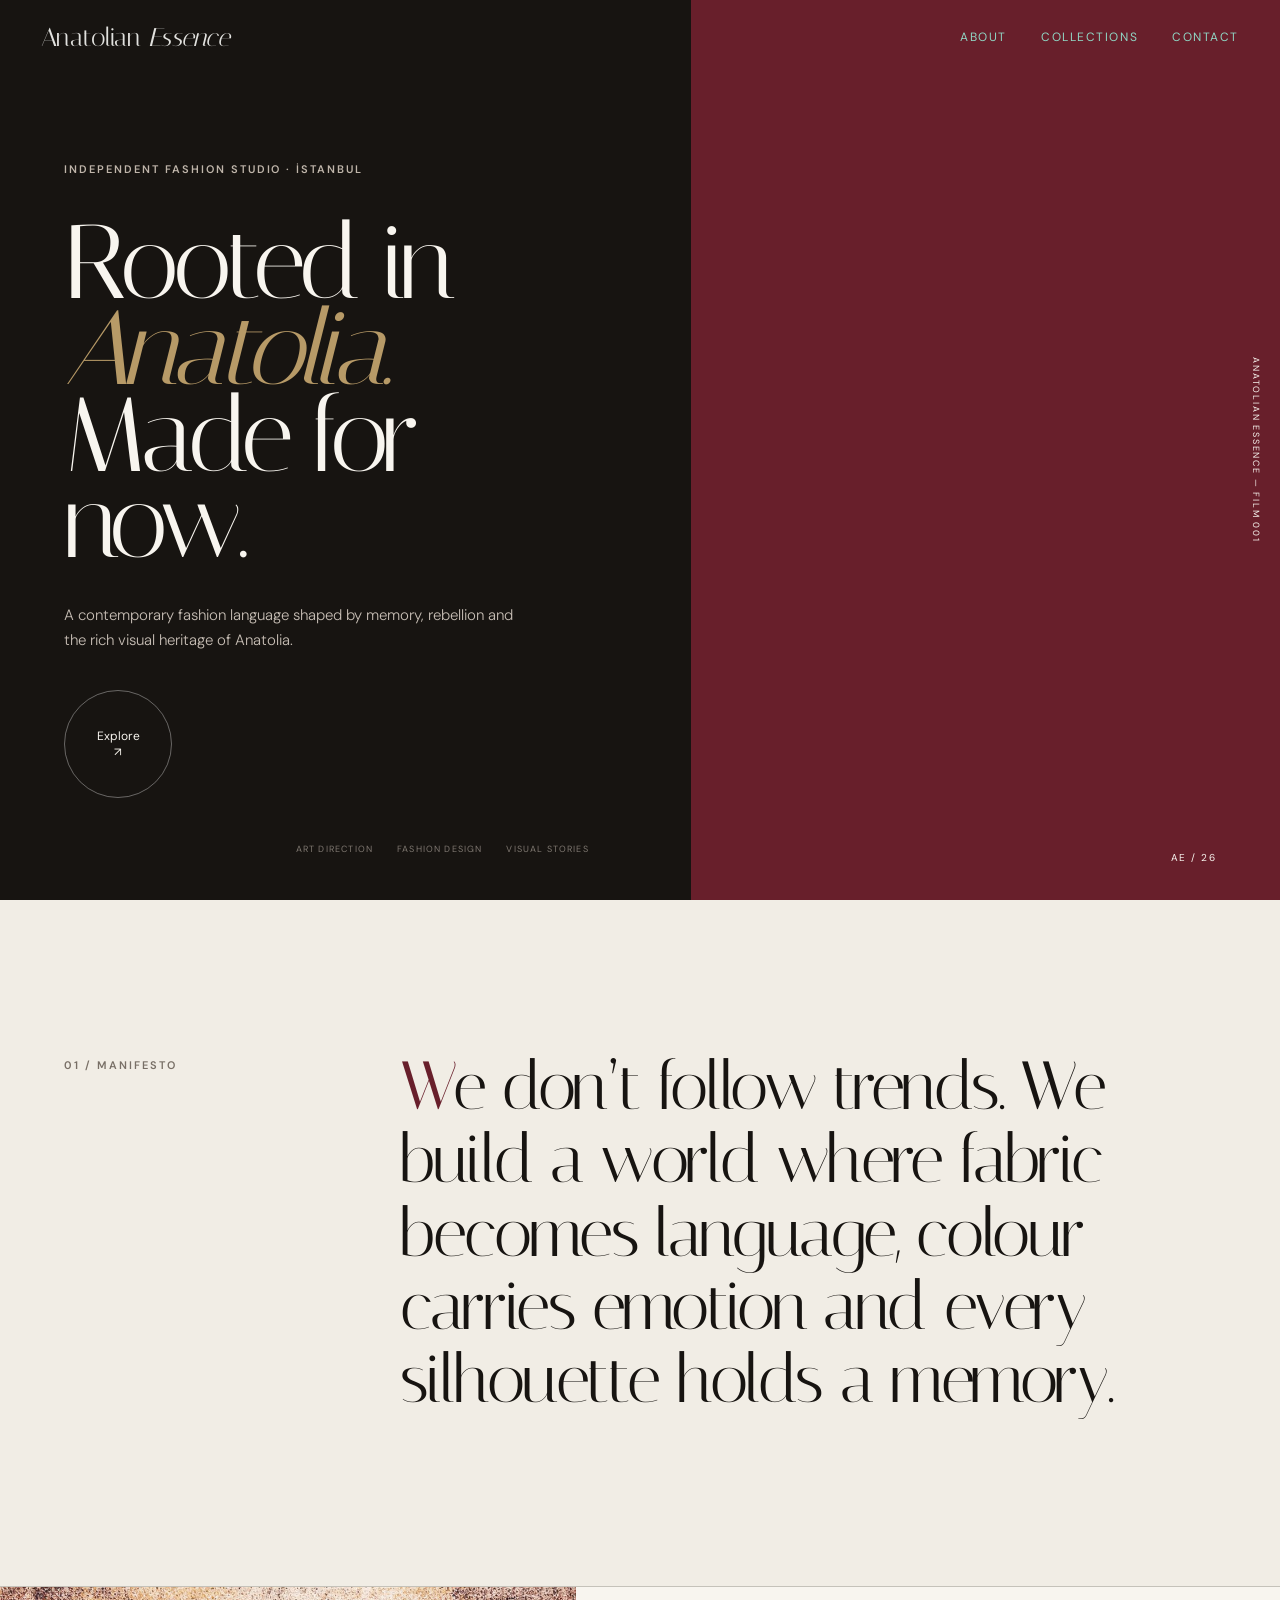
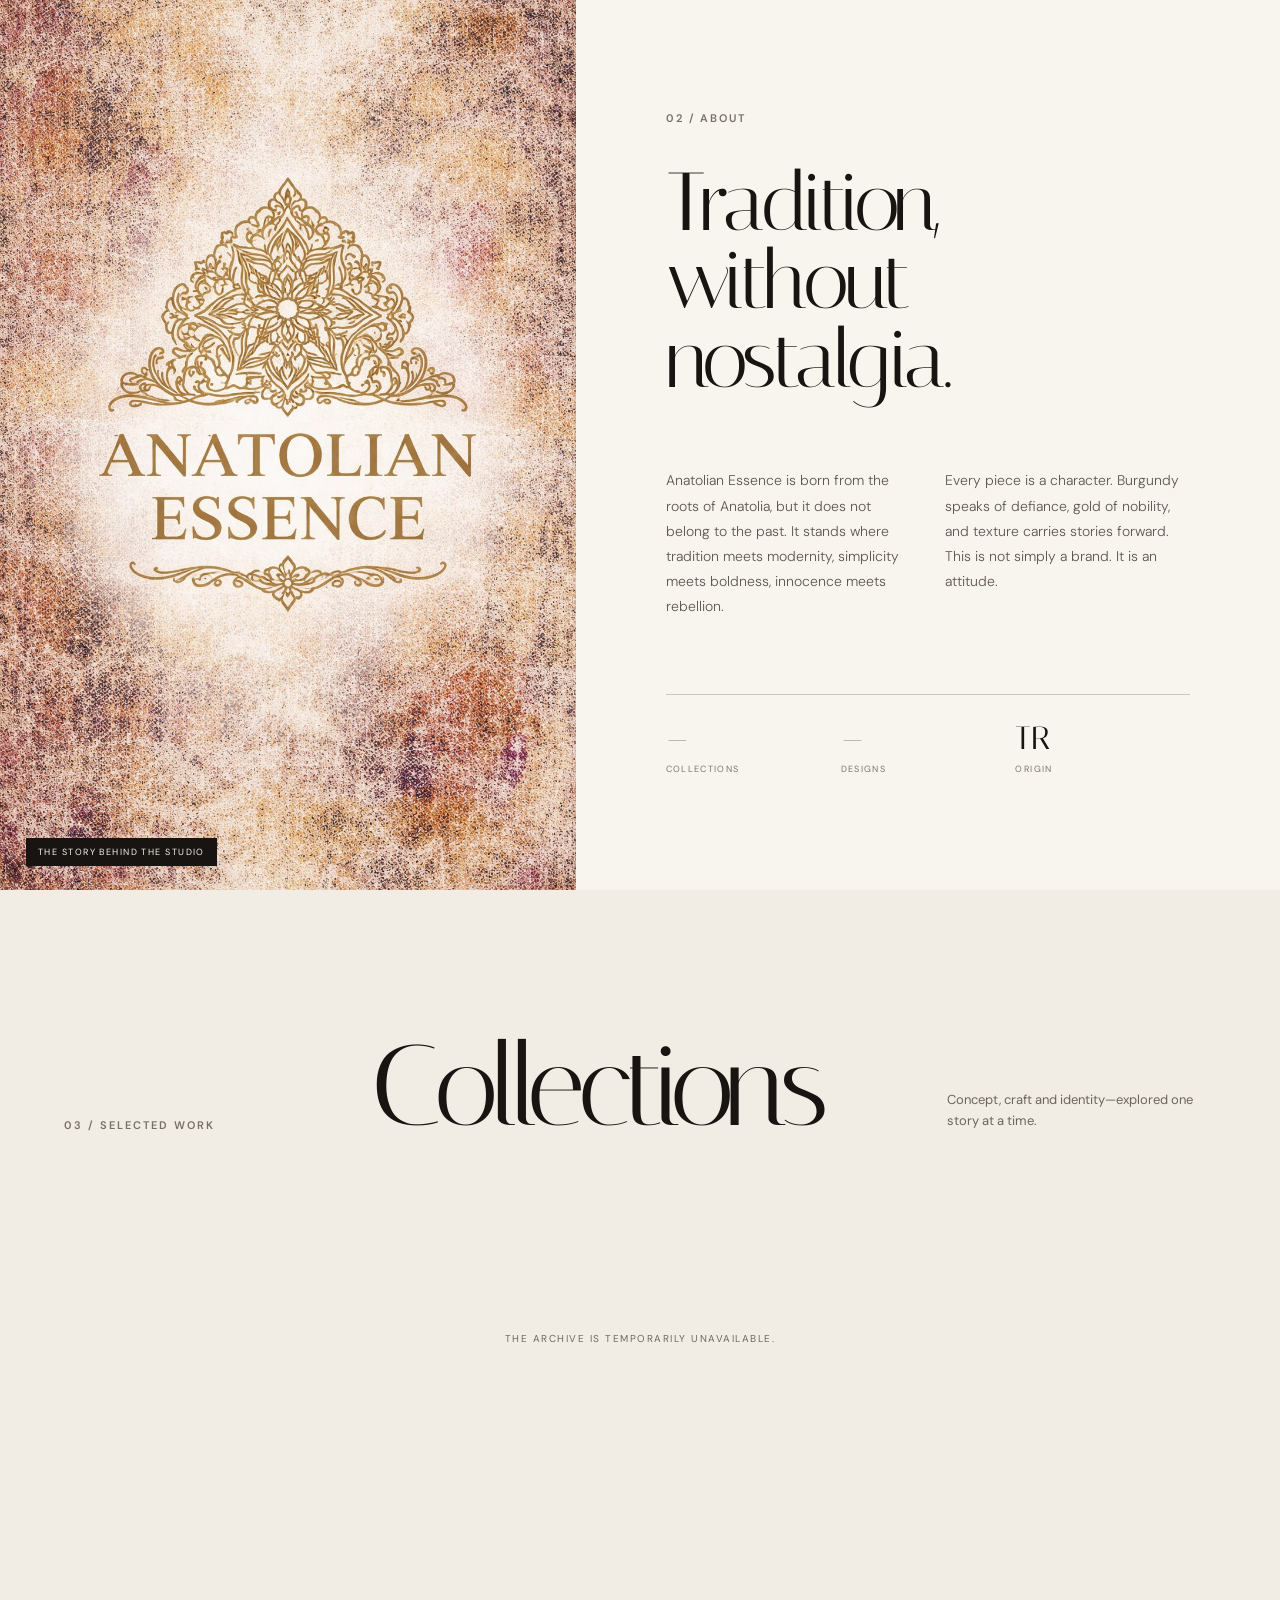
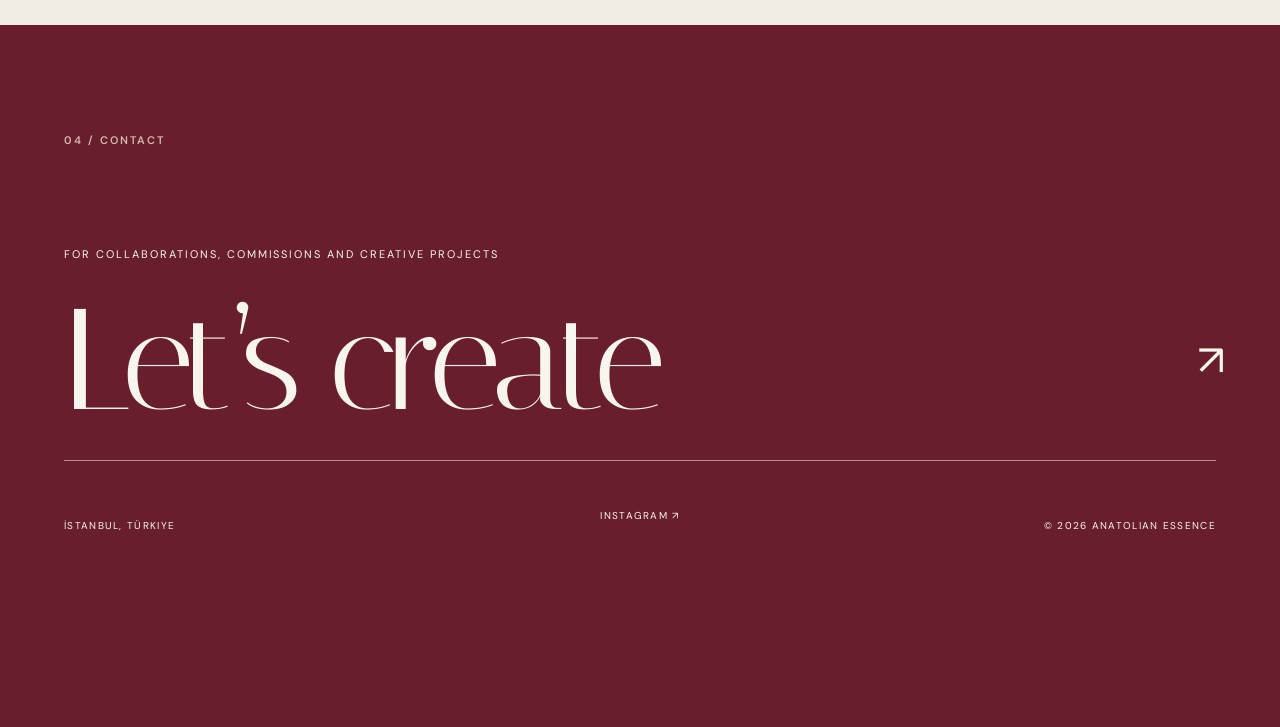
==== commit c42be9c4: "backend güvenlik güncellemesi" ====
--- a/wwwroot/index.html
+++ b/wwwroot/index.html
@@ -1,323 +1,243 @@
-<!DOCTYPE html>
-<html lang="en">
-<head>
-  <meta charset="UTF-8" />
-  <meta name="viewport" content="width=device-width, initial-scale=1.0" />
-  <title>Anatolian Essence </title>
-
-  <link rel="preconnect" href="https://fonts.googleapis.com" />
-  <link rel="preconnect" href="https://fonts.gstatic.com" crossorigin />
-  <link href="https://fonts.googleapis.com/css2?family=Playfair+Display:wght@600;700;800&family=Poppins:wght@300;400;500;600&display=swap"rel="stylesheet"/>
-  <link rel="stylesheet" href="style.css?v=2">
-</head>
-<body>
-  <header class="navbar">
-    <div class="container nav-inner">
-      <a href="#" class="brand">Anatolian Essence</a>
-
-      <nav>
-        <ul class="nav-links">
-          <li><a href="#about">About</a></li>
-          <li><a href="#gallery">Designs</a></li>
-          <li><a href="#contact">Contact</a></li>
-        </ul>
-      </nav>
-    </div>
-  </header>
-
-  <main>
-    <section class="hero">
-      <div class="container hero-grid">
-        <div class="hero-content reveal">
-          <span class="eyebrow">Fashion Designer</span>
-          <h1>Crafting Stories Through Design</h1>
-          <p>
-            Exploring fashion through original concepts, blending creativity, identity, and modern aesthetics.
-          </p>
-
-          <div class="hero-actions">
-            <a href="#gallery" class="btn btn-primary">View My Designs</a>
-            <a href="#about" class="btn btn-secondary">About Me</a>
-          </div>
-        </div>
-        <div class="hero-img reveal">
-          <video autoplay loop muted playsinline >
-             <source src="videos/video1.mp4" type="video/mp4">
-             Your browser doesn't support the video.
-          </video>
-        </div>
-      </div>
-    </section>
-
-    <section id="about">
-      <div class="container">
-        <div class="section-title reveal">
-          <span>About</span>
-          <h2>The Essence Behind the Designs</h2>
-          <p>
-            A design vision inspired by Anatolian roots, where tradition meets modern aesthetics and storytelling.
-          </p>
-        </div>
-
-        <div class="about-grid">
-          <div class="about-image reveal">
-            <img src="images/brand.jpeg" alt="foto">
-          </div>
-
-          <div class="about-content reveal">
-            <h3>Anatolian Essence</h3>
-            <p>
-              A spirit born from the roots of Anatolia…
-              But it doesn’t belong to the past.
-              <br>
-              
-              This brand stands right at the intersection of tradition and modernity, simplicity and boldness, innocence and sin.
-              Every piece tells a story. Every detail is a character.
-              <br>
-              <br>
-              Fabric is my language; colors are my emotions.
-              Burgundy speaks of rebellion, gold of nobility, and textures tell the tales of the past.
-              <br>
-            </p>
-            <p>
-              I don’t follow trends.
-              I create my own world.
-              
-              Anatolian Essence;
-              for those who refuse to be ordinary,
-              those who don’t hide themselves,
-              and those who know how to make an impression.
-            </p>
-            <p>
-              This is not just a brand…
-              It’s an attitude.
-            </p>
-          </div>
-        </div>
-      </div>
-    </section>
-
-    <section id="gallery">
-      <div class="container">
-        <div class="section-title reveal">
-          <span>Design</span>
-          <h2>Selected Collections</h2>
+<!DOCTYPE html>
+<html lang="en">
+<head>
+  <meta charset="UTF-8">
+  <meta name="viewport" content="width=device-width, initial-scale=1.0">
+  <meta name="description" content="Contemporary fashion stories rooted in the visual heritage of Anatolia.">
+  <meta name="theme-color" content="#171411">
+  <title>Anatolian Essence — Independent Fashion Studio</title>
+  <link rel="preconnect" href="https://fonts.googleapis.com">
+  <link rel="preconnect" href="https://fonts.gstatic.com" crossorigin>
+  <link href="https://fonts.googleapis.com/css2?family=DM+Sans:wght@300;400;500;600&family=Italiana&display=swap" rel="stylesheet">
+  <link rel="stylesheet" href="style.css?v=4">
+</head>
+<body>
+  <header class="site-header">
+    <a class="wordmark" href="#top">Anatolian <i>Essence</i></a>
+    <button class="menu-toggle" type="button" aria-label="Toggle navigation" aria-expanded="false">
+      <span></span><span></span>
+    </button>
+    <nav aria-label="Primary navigation">
+      <a href="#about">About</a>
+      <a href="#collections">Collections</a>
+      <a href="#contact">Contact</a>
+    </nav>
+  </header>
+
+  <main>
+    <section class="hero" id="top">
+      <div class="hero-copy">
+        <p class="kicker">Independent fashion studio · İstanbul</p>
+        <h1>Rooted in <span>Anatolia.</span> Made for now.</h1>
+        <p class="hero-intro">
+          A contemporary fashion language shaped by memory, rebellion and the
+          rich visual heritage of Anatolia.
+        </p>
+        <a class="circle-link" href="#collections">
+          <span>Explore</span><b aria-hidden="true">↗</b>
+        </a>
+      </div>
+
+      <div class="hero-media">
+        <div class="video-frame">
+          <video autoplay loop muted playsinline preload="metadata">
+            <source src="videos/video1.mp4" type="video/mp4">
+          </video>
+        </div>
+        <p class="vertical-note">Anatolian Essence — Film 001</p>
+        <span class="edition">AE / 26</span>
+      </div>
+
+      <div class="hero-index" aria-hidden="true">
+        <span>Art direction</span>
+        <span>Fashion design</span>
+        <span>Visual stories</span>
+      </div>
+    </section>
+
+    <section class="manifesto">
+      <p class="section-number">01 / Manifesto</p>
+      <p class="manifesto-copy">
+        We don’t follow trends. We build a world where fabric becomes language,
+        colour carries emotion and every silhouette holds a memory.
+      </p>
+    </section>
+
+    <section class="about" id="about">
+      <div class="about-image">
+        <img src="images/brand.jpeg" alt="Anatolian Essence creative portrait">
+        <span class="image-caption">The story behind the studio</span>
+      </div>
+
+      <div class="about-copy">
+        <p class="section-number">02 / About</p>
+        <h2>Tradition, without nostalgia.</h2>
+        <div class="about-columns">
           <p>
-            Explore each collection and the story behind its designs.
+            Anatolian Essence is born from the roots of Anatolia, but it does
+            not belong to the past. It stands where tradition meets modernity,
+            simplicity meets boldness, innocence meets rebellion.
           </p>
-        </div>
-
-        <div class="collections-list" id="design-list"></div>
-      </div>
-    </section>
-
-    <section id="contact">
-      <div class="container">
-        <div class="contact-box reveal">
-          <h3>Let’s connect</h3>
-          <p>
-            Open to collaborations, creative projects, and brand partnerships. Let’s create something meaningful together.
-          </p>
-
-          <div class="contact-links">
-            <a class="contact-link" href="https://mail.google.com/mail/?view=cm&fs=1&to=anatolianessence8@gmail.com" target="_blank">
-              Email Me
-            </a>
-            <a class="contact-link" href="https://www.instagram.com/anatolian_essence/">Instagram</a>
-          </div>
-        </div>
-      </div>
-    </section>
-  </main>
-
-  <footer>
-    <div class="container">
-      <p>© 2026 Anatolian Essence. All rights reserved.</p>
-    </div>
-  </footer>
-
-  <div class="image-modal" id="imageModal">
-  <div class="modal-content">
-    <button class="close-btn" id="closeModal">✕</button>
-
-    <div class="modal-toolbar">
-      <span id="zoomLevel">100%</span>
-      <button id="resetZoom">Reset</button>
-    </div>
-
-    <div class="modal-image-wrapper">
-      <img id="modalImage" src="" alt="">
-    </div>
-  </div>
-</div>
-
-<script>
-const API_BASE = "https://moda-panel-api.onrender.com";
-
-/* ANIMATION */
-const observer = new IntersectionObserver((entries) => {
-  entries.forEach((entry) => {
-    if (entry.isIntersecting) entry.target.classList.add("show");
-  });
-}, { threshold: 0.15 });
-
-function observeRevealItems() {
-  document.querySelectorAll(".reveal").forEach((item) => observer.observe(item));
-}
-
-/* MODAL */
-const modal = document.getElementById("imageModal");
-const modalImg = document.getElementById("modalImage");
-const closeBtn = document.getElementById("closeModal");
-const resetZoom = document.getElementById("resetZoom");
-const zoomLevelText = document.getElementById("zoomLevel");
-const modalWrapper = document.querySelector(".modal-image-wrapper");
-
-let scale = 1;
-let translateX = 0;
-let translateY = 0;
-let isDragging = false;
-let startX = 0;
-let startY = 0;
-let lastTouchDistance = 0;
-
-function updateImageTransform() {
-  modalImg.style.transform = `translate(${translateX}px, ${translateY}px) scale(${scale})`;
-  zoomLevelText.textContent = Math.round(scale * 100) + "%";
-}
-
-function resetImage() {
-  scale = 1;
-  translateX = 0;
-  translateY = 0;
-  lastTouchDistance = 0;
-  updateImageTransform();
-}
-
-/* 🔥 EN KRİTİK KISIM (FIX) */
-function getImageUrl(path) {
-  if (!path) return "";
-
-  // Cloudinary link ise direkt kullan
-  if (path.startsWith("http")) return path;
-
-  // Eski /uploads ise API ile birleştir
-  return `${API_BASE}${path}`;
-}
-
-function escapeHtml(value = "") {
-  return String(value)
-    .replaceAll("&", "&amp;")
-    .replaceAll("<", "&lt;")
-    .replaceAll(">", "&gt;")
-    .replaceAll('"', "&quot;")
-    .replaceAll("'", "&#039;");
-}
-
-/* BUTTON */
-function setupInspectButtons() {
-  document.querySelectorAll(".inspect-btn").forEach((btn) => {
-    btn.onclick = () => {
-      modal.style.display = "flex";
-      modalImg.src = btn.dataset.image;
-      resetImage();
-    };
-  });
-}
-
-/* LOAD DATA */
-async function loadDesignPosts() {
-  try {
-    const res = await fetch(`${API_BASE}/api/collections`);
-    if (!res.ok) throw new Error("Collections could not be loaded.");
-    const data = await res.json();
-
-    const list = document.getElementById("design-list");
-    list.innerHTML = "";
-
-    if (!data.length) {
-      list.innerHTML = `<p class="gallery-empty">No collection has been added yet.</p>`;
-      return;
-    }
-
-    data.forEach((collection) => {
-      const images = Array.isArray(collection.images) ? collection.images : [];
-      const cards = images.map((image) => {
-        const imageUrl = getImageUrl(image.imageUrl);
+          <p>
+            Every piece is a character. Burgundy speaks of defiance, gold of
+            nobility, and texture carries stories forward. This is not simply
+            a brand. It is an attitude.
+          </p>
+        </div>
+        <div class="studio-facts">
+          <div><strong id="collectionCount">—</strong><span>Collections</span></div>
+          <div><strong id="designCount">—</strong><span>Designs</span></div>
+          <div><strong>TR</strong><span>Origin</span></div>
+        </div>
+      </div>
+    </section>
+
+    <section class="collections" id="collections">
+      <div class="collections-title">
+        <p class="section-number">03 / Selected work</p>
+        <h2>Collections</h2>
+        <p>Concept, craft and identity—explored one story at a time.</p>
+      </div>
+
+      <div id="collectionList">
+        <div class="collection-loading">
+          <span></span>
+          <p>Loading the archive</p>
+        </div>
+      </div>
+    </section>
+
+    <section class="contact" id="contact">
+      <p class="section-number">04 / Contact</p>
+      <p class="contact-overline">For collaborations, commissions and creative projects</p>
+      <a class="contact-mail" href="mailto:anatolianessence8@gmail.com">
+        Let’s create <span aria-hidden="true">↗</span>
+      </a>
+      <div class="contact-footer">
+        <p>İstanbul, Türkiye</p>
+        <a href="https://www.instagram.com/anatolian_essence/" target="_blank" rel="noopener">
+          Instagram ↗
+        </a>
+        <p>© 2026 Anatolian Essence</p>
+      </div>
+    </section>
+  </main>
+
+  <div class="lightbox" id="lightbox" role="dialog" aria-modal="true" aria-label="Design image" hidden>
+    <button type="button" id="closeLightbox">Close ×</button>
+    <img id="lightboxImage" src="" alt="Selected Anatolian Essence design">
+  </div>
+
+  <script>
+    const API_BASE = "https://moda-panel-api.onrender.com";
+    const menuButton = document.querySelector(".menu-toggle");
+    const navigation = document.querySelector(".site-header nav");
+    const collectionList = document.getElementById("collectionList");
+    const collectionCount = document.getElementById("collectionCount");
+    const designCount = document.getElementById("designCount");
+    const lightbox = document.getElementById("lightbox");
+    const lightboxImage = document.getElementById("lightboxImage");
+    const closeLightbox = document.getElementById("closeLightbox");
+
+    function escapeHtml(value = "") {
+      return String(value)
+        .replaceAll("&", "&amp;")
+        .replaceAll("<", "&lt;")
+        .replaceAll(">", "&gt;")
+        .replaceAll('"', "&quot;")
+        .replaceAll("'", "&#039;");
+    }
+
+    function toggleMenu(forceClose = false) {
+      const open = forceClose ? false : !navigation.classList.contains("nav-open");
+      navigation.classList.toggle("nav-open", open);
+      menuButton.setAttribute("aria-expanded", String(open));
+    }
+
+    function openImage(url) {
+      lightboxImage.src = url;
+      lightbox.hidden = false;
+      document.body.classList.add("modal-open");
+      closeLightbox.focus();
+    }
+
+    function closeImage() {
+      lightbox.hidden = true;
+      lightboxImage.src = "";
+      document.body.classList.remove("modal-open");
+    }
+
+    function renderCollections(collections) {
+      const totalDesigns = collections.reduce(
+        (total, collection) => total + (Array.isArray(collection.images) ? collection.images.length : 0),
+        0
+      );
+      collectionCount.textContent = collections.length || "—";
+      designCount.textContent = totalDesigns || "—";
+
+      if (!collections.length) {
+        collectionList.innerHTML = '<p class="empty-collection">The first collection is coming soon.</p>';
+        return;
+      }
+
+      collectionList.className = "collection-list";
+      collectionList.innerHTML = collections.map((collection, collectionIndex) => {
+        const images = Array.isArray(collection.images) ? collection.images : [];
+        const imageMarkup = images.length
+          ? `<div class="collection-grid grid-${Math.min(images.length, 5)}">
+              ${images.map((image, imageIndex) => `
+                <button class="look" type="button" data-image="${escapeHtml(image.imageUrl)}"
+                  aria-label="Open ${escapeHtml(collection.title)} design ${imageIndex + 1}">
+                  <img src="${escapeHtml(image.imageUrl)}" alt="${escapeHtml(collection.title)}, look ${imageIndex + 1}" loading="lazy">
+                  <span>View look <b aria-hidden="true">↗</b></span>
+                </button>`).join("")}
+            </div>`
+          : '<p class="empty-collection">New work is coming soon.</p>';
+
         return `
-          <article class="gallery-card reveal">
-            <div class="gallery-image">
-              <img src="${escapeHtml(imageUrl)}" alt="${escapeHtml(collection.title)}" loading="lazy">
-              <button class="inspect-btn" type="button" data-image="${escapeHtml(imageUrl)}" aria-label="View image">
-                🔍
-              </button>
-            </div>
+          <article class="collection">
+            <header class="collection-header">
+              <span>${String(collectionIndex + 1).padStart(2, "0")}</span>
+              <div>
+                <h3>${escapeHtml(collection.title)}</h3>
+                ${collection.description ? `<p>${escapeHtml(collection.description)}</p>` : ""}
+              </div>
+              <span>${images.length} looks</span>
+            </header>
+            ${imageMarkup}
           </article>`;
       }).join("");
 
-      list.innerHTML += `
-        <section class="collection-block reveal">
-          <div class="collection-heading">
-            <h3>${escapeHtml(collection.title)}</h3>
-            ${collection.description ? `<p>${escapeHtml(collection.description)}</p>` : ""}
-          </div>
-          ${cards ? `<div class="gallery-grid">${cards}</div>` : `<p class="gallery-empty">Photos will be added soon.</p>`}
-        </section>`;
+      document.querySelectorAll(".look").forEach((button) => {
+        button.addEventListener("click", () => openImage(button.dataset.image));
+      });
+    }
+
+    async function loadCollections() {
+      try {
+        const response = await fetch(`${API_BASE}/api/collections`);
+        if (!response.ok) throw new Error("Collections could not be loaded.");
+        const data = await response.json();
+        renderCollections(Array.isArray(data) ? data : []);
+      } catch (error) {
+        console.error(error);
+        collectionList.innerHTML = '<p class="empty-collection">The archive is temporarily unavailable.</p>';
+      }
+    }
+
+    menuButton.addEventListener("click", () => toggleMenu());
+    navigation.querySelectorAll("a").forEach((link) => {
+      link.addEventListener("click", () => toggleMenu(true));
     });
-
-    observeRevealItems();
-    setupInspectButtons();
-
-  } catch (err) {
-    console.error("Foto yükleme hatası:", err);
-  }
-}
-
-/* MODAL EVENTS */
-closeBtn.onclick = () => modal.style.display = "none";
-modal.onclick = (e) => { if (e.target === modal) modal.style.display = "none"; };
-resetZoom.onclick = resetImage;
-
-/* ZOOM */
-modalWrapper.addEventListener("wheel", (e) => {
-  e.preventDefault();
-
-  const prevScale = scale;
-  scale += e.deltaY < 0 ? 0.15 : -0.15;
-  scale = Math.max(1, Math.min(4, scale));
-
-  const ratio = scale / prevScale;
-  translateX *= ratio;
-  translateY *= ratio;
-
-  if (scale === 1) {
-    translateX = 0;
-    translateY = 0;
-  }
-
-  updateImageTransform();
-}, { passive: false });
-
-/* DRAG */
-modalWrapper.onmousedown = (e) => {
-  if (scale <= 1) return;
-  isDragging = true;
-  startX = e.clientX - translateX;
-  startY = e.clientY - translateY;
-};
-
-window.onmousemove = (e) => {
-  if (!isDragging) return;
-  translateX = e.clientX - startX;
-  translateY = e.clientY - startY;
-  updateImageTransform();
-};
-
-window.onmouseup = () => isDragging = false;
-
-/* START */
-observeRevealItems();
-loadDesignPosts();
-</script>
-</body>
+    closeLightbox.addEventListener("click", closeImage);
+    lightbox.addEventListener("click", (event) => {
+      if (event.target === lightbox) closeImage();
+    });
+    document.addEventListener("keydown", (event) => {
+      if (event.key === "Escape" && !lightbox.hidden) closeImage();
+    });
+
+    loadCollections();
+  </script>
+</body>
 </html>
--- a/wwwroot/style.css
+++ b/wwwroot/style.css
@@ -1,746 +1,508 @@
-    :root {
-      --bg: #f7f2ec;
-      --surface: #fffdf9;
-      --text: #1f1a17;
-      --muted: #6f655d;
-      --accent: #c9b19b;
-      --accent-dark: #a8896d;
-      --border: #e8ddd2;
-      --shadow: 0 20px 50px rgba(31, 26, 23, 0.08);
-      --radius: 22px;
-      --container: 1100px;
-    }
-
-    * {
-      margin: 0;
-      padding: 0;
-      box-sizing: border-box;
-    }
-
-    html {
-      scroll-behavior: smooth;
-    }
-
-    body {
-      font-family: "Poppins", sans-serif;
-      background: linear-gradient(to bottom, #f9f4ee, #f5efe8);
-      color: var(--text);
-      line-height: 1.6;
-    }
-
-    img {
-      max-width: 100%;
-      display: block;
-    }
-
-    a {
-      text-decoration: none;
-      color: inherit;
-    }
-
-    .container {
-      width: min(92%, var(--container));
-      margin: 0 auto;
-    }
-
-    .navbar {
-      position: sticky;
-      top: 0;
-      z-index: 1000;
-      backdrop-filter: blur(14px);
-      background: rgba(249, 244, 238, 0.8);
-      border-bottom: 1px solid rgba(232, 221, 210, 0.8);
-    }
-
-    .nav-inner {
-      display: flex;
-      align-items: center;
-      justify-content: space-between;
-      padding: 10px 0;
-      gap: 20px;
-    }
-
-    .brand {
-      font-family: "Playfair Display", serif;
-      font-size: 1.4rem;
-      font-weight: 700;
-      letter-spacing: 0.5px;
-    }
-
-    .nav-links {
-      display: flex;
-      align-items: center;
-      gap: 24px;
-      list-style: none;
-    }
-
-    .nav-links a {
-      font-size: 0.95rem;
-      color: var(--muted);
-      transition: 0.25s ease;
-    }
-
-    .nav-links a:hover {
-      color: var(--text);
-    }
-
-    .hero {
-      min-height: 92vh;
-      display: flex;
-      align-items: center;
-      padding: 70px 0 40px;
-    }
-
-    .hero-img {
-      height: auto; 
-      width: 420px;
-      padding: 12px;
-      border-radius: 28px;
-      overflow: hidden;
-    }
-    
-    .hero-img video {
-      width: 100%;
-      height: 100%;
-      object-fit: cover;
-      border-radius: 20px;
-      display: block;
-     } 
-    
-     .hero-grid {
-      display: grid;
-      grid-template-columns: 1.1fr 0.9fr;
-      gap: 50px;
-      align-items: center;
-    }
-
-    .eyebrow {
-      display: inline-block;
-      margin-bottom: 18px;
-      padding: 8px 14px;
-      border: 1px solid var(--border);
-      border-radius: 999px;
-      background: rgba(255, 255, 255, 0.55);
-      color: var(--muted);
-      font-size: 0.9rem;
-    }
-
-    .hero h1 {
-      font-family: "Playfair Display", serif;
-      font-size: clamp(2.8rem, 6vw, 5rem);
-      line-height: 1.05;
-      margin-bottom: 20px;
-      letter-spacing: -0.02em;
-    }
-
-    .hero p {
-      max-width: 620px;
-      color: var(--muted);
-      font-size: 1.05rem;
-      margin-bottom: 28px;
-    }
-
-    .hero-actions {
-      display: flex;
-      gap: 16px;
-      flex-wrap: wrap;
-    }
-
-    .btn {
-      padding: 14px 22px;
-      border-radius: 999px;
-      border: 1px solid transparent;
-      font-weight: 500;
-      transition: 0.25s ease;
-      display: inline-flex;
-      align-items: center;
-      justify-content: center;
-    }
-
-    .btn-primary {
-      background: var(--text);
-      color: #fff;
-    }
-
-    .btn-primary:hover {
-      transform: translateY(-2px);
-      background: #000;
-    }
-
-    .btn-secondary {
-      border-color: var(--border);
-      background: rgba(255, 255, 255, 0.65);
-      color: var(--text);
-    }
-
-    .btn-secondary:hover {
-      transform: translateY(-2px);
-      background: #fff;
-    }
-
-    section {
-      padding: 70px 0;
-    }
-
-    #about,
-    #gallery,
-    #contact {
-    scroll-margin-top: 1px;
-    }
-
-    .section-title {
-      text-align: center;
-      max-width: 700px;
-      margin: 0px auto 50px;
-    }
-
-    .section-title span {
-      color: var(--accent-dark);
-      font-size: 0.9rem;
-      text-transform: uppercase;
-      letter-spacing: 0.16em;
-      display: inline-block;
-      margin-bottom: 14px;
-    }
-
-    .section-title h2 {
-      font-family: "Playfair Display", serif;
-      font-size: clamp(2rem, 4vw, 3.2rem);
-      margin-bottom: 14px;
-    }
-
-    .section-title p {
-      color: var(--muted);
-    }
-
-    .about-grid {
-  display: grid;
-  grid-template-columns: 0.95fr 1.05fr;
-  gap: 40px;
-  align-items: stretch;
-}
-
-.about-image,
-.about-content {
-  height: 680px;
-  border-radius: 28px;
-}
-
-.about-image {
-  background: linear-gradient(135deg, #ead8c8, #dbc4ae);
-  box-shadow: var(--shadow);
-  overflow: hidden;
-  padding: 24px;
-}
-
-.about-image img {
-  width: 100%;
-  height: 100%;
-  display: block;
-  object-fit: cover;
-  border-radius: 20px;
-}
-
-.about-content {
-  background: var(--surface);
-  border: 1px solid var(--border);
-  padding: 38px;
-  box-shadow: var(--shadow);
-
-  display: flex;
-  flex-direction: column;
-  justify-content: center;
-  overflow: hidden;
-}
-
-    .about-content h3 {
-      font-family: "Playfair Display", serif;
-      font-size: 2rem;
-      margin-bottom: 18px;
-    }
-
-    .about-content p {
-      color: var(--muted);
-      margin-bottom: 16px;
-    }
-
-    .collections-list {
-      display: grid;
-      gap: 70px;
-    }
-
-    .collection-block {
-      padding: 0;
-    }
-
-    .collection-heading {
-      max-width: 760px;
-      margin: 0 auto 28px;
-      text-align: center;
-    }
-
-    .collection-heading h3 {
-      margin-bottom: 10px;
-      font-family: "Playfair Display", serif;
-      font-size: clamp(1.75rem, 4vw, 2.65rem);
-      line-height: 1.15;
-    }
-
-    .collection-heading p {
-      color: var(--muted);
-      white-space: pre-line;
-    }
-
-    .gallery-empty {
-      grid-column: 1 / -1;
-      color: var(--muted);
-      text-align: center;
-    }
-
-    .gallery-grid {
-      display: grid;
-      grid-template-columns: repeat(3, 1fr);
-      gap: 28px;
-    }
-
-    
-    .gallery-card {
-      background: var(--surface);
-      transition: 0.3s;
-      border: 1px solid var(--border);
-      border-radius: 24px;
-      overflow: hidden;
-      box-shadow: var(--shadow);
-      transition: transform 0.28s ease, box-shadow 0.28s ease;
-    }
-
-    .gallery-card:hover {
-      transition: transform 0.25s ease, box-shadow 0.25s ease;
-      box-shadow: 0 24px 50px rgba(31, 26, 23, 0.12);
-    }
-
-    .gallery-image {
-      aspect-ratio: 2 / 3;
-      width: 100%;
-      position: relative;
-      overflow: hidden;
-    }
-
-    .gallery-image img {
-      width: 100%;
-      height: 100%;
-      object-fit: cover;
-    }
-
-    .inspect-btn {
-      position: absolute;
-      top: 12px;
-      right: 12px;
-      background: rgba(255, 255, 255, 0.9);
-      border: none;
-      border: 2px solid #d8b7c3;
-      padding: 8px 12px;
-      border-radius: 999px;
-      cursor: pointer;
-    }
-
-    .image-modal {
-      position: fixed;
-      inset: 0;
-      background: rgba(0, 0, 0, 0.8);
-      display: none;
-      justify-content: center;
-      align-items: center;
-      z-index: 9999;
-    }
-
-    .modal-content {
-      background: white;
-      width: 90%;
-      max-width: 900px;
-      padding: 20px;
-      border-radius: 20px;
-      position: relative;
-    }
-
-    .modal-toolbar {
-      display: flex;
-      justify-content: center;
-      align-items: center;
-      gap: 12px;
-      margin-bottom: 20px;
-    }
-
-   .modal-image-wrapper {
-      display: flex;
-      justify-content: center;
-      align-items: center;
-      overflow: hidden;
-      max-height: 75vh;
-      cursor: grab;
-      user-select: none;
-      touch-action: none;
-    }
-
-    #modalImage {
-      display: block;
-      max-width: 100%;
-      max-height: 70vh;
-      user-select: none;
-      -webkit-user-drag: none;
-      transform-origin: center center;
-    }
-
-    .image-controls {
-      display: flex;
-      align-items: center;
-      gap: 12px;
-    }
-
-    .zoom-info {
-      min-width: 60px;
-      text-align: center;
-      font-weight: 600;
-    }
-
-    .modal-image-wrapper.dragging {
-      cursor: grabbing;
-    }
-
-    .modal-image-wrapper.dragging img {
-      transition: none;
-    }
-
-    .close-btn {
-      position: absolute;
-      top: 12px;
-      right: 12px;
-      width: 40px;
-      height: 40px;
-      border: none;
-      border-radius: 50%;
-      background: #111;
-      color: white;
-      cursor: pointer;
-    }
-
-    .contact-box {
-      max-width: 760px;
-      margin: 80px auto;
-      background: var(--surface);
-      border: 1px solid var(--border);
-      border-radius: 30px;
-      padding: 44px 32px;
-      text-align: center;
-      box-shadow: var(--shadow);
-    }
-
-    .contact-box h3 {
-      font-family: "Playfair Display", serif;
-      font-size: 2rem;
-      margin-bottom: 12px;
-    }
-
-    .contact-box p {
-      color: var(--muted);
-      max-width: 560px;
-      margin: 0 auto 24px;
-    }
-
-    .contact-links {
-      display: flex;
-      justify-content: center;
-      gap: 16px;
-      flex-wrap: wrap;
-    }
-
-    .contact-link {
-      padding: 14px 20px;
-      border: 1px solid var(--border);
-      border-radius: 999px;
-      background: #fff;
-      transition: 0.25s ease;
-    }
-
-    .contact-link:hover {
-      transform: translateY(-2px);
-      border-color: var(--accent);
-    }
-
-    footer {
-      padding: 30px 0 40px;
-      text-align: center;
-      color: var(--muted);
-      font-size: 0.95rem;
-    }
-
-    .reveal {
-      opacity: 0;
-      transform: translateY(24px);
-      transition: opacity 0.7s ease, transform 0.7s ease;
-    }
-
-    .reveal.show {
-      opacity: 1;
-      transform: translateY(0);
-    }
-
- 
-
-  @media (max-width: 640px) {
-    .eyebrow {
-      display: none;
-    }
-    html,
-    body {
-    overflow-x: clip;
-    }
-
-  .container {
-    width: 100%;
-    max-width: 100%;
-    margin: 0 auto;
-    padding-left: 12px;
-    padding-right: 12px;
-    box-sizing: border-box;
-  }
-
-  .navbar {
-    padding: 2px 0;
-    line-height:0.1cm;
-    position: sticky;
-    top: 0;
-    z-index: 999;
-    background: #f5efe9;
-  }
-
-  .nav-inner {
-    display: grid;
-    line-height: 0.1cm;
-    grid-template-columns: auto 1fr;
-    width: 100%;
-    align-items: center;
-  }
-
-  .logo {
-    margin: 0;
-    font-size: 5px;
-    line-height: 1;
-  }
-
-  .brand {
-    font-size: 12px;
-    font-weight: bold;
-    line-height: 1.1;
-    max-width: 110px;
-    display: block;
-  }
-
-  .nav-links {
-    display: flex;
-    flex-wrap: wrap;
-    justify-content: flex-end;
-    align-items: center;
-    gap: 6px 10px;
-    margin: 0;
-    padding: 0;
-    list-style: none;
-    min-width: 0;
-  }
-
-  .nav-links li {
-    margin: 0;
-    padding: 0;
-  }
-
-  .nav-links a {
-    font-size: 12px;
-    line-height: 1.2;
-    white-space: nowrap;
-  }
-
-  .hero-grid {
-    display: grid;
-    grid-template-columns: 1fr;
-    gap: 16px;
-  }
-
-  .hero-content {
-    width: 100%;
-    text-align: center;
-    margin: 0 auto;
-  }
-
-  .hero h1 {
-    font-size: 1.9rem;
-    line-height: 1.05;
-    margin-bottom: 12px;
-  }
-
-  .hero p {
-    font-size: 0.95rem;
-    line-height: 1.55;
-    margin-bottom: 18px;
-  }
-
-  .hero-actions {
-    display: flex;
-    flex-direction: row;
-    gap: 10px;
-  }
-
-  .btn {
-    flex: 1;
-    min-width: 0;
-    display: flex;
-    align-items: center;
-    justify-content: center;
-    box-sizing: border-box;
-    padding: 12px 16px;
-    font-size: 13px;
-    text-align: center;
-    border-radius: 999px;
-  }
-
-  .hero-img {
-    width: 72%;
-    max-width: 260px;
-    margin: 0 auto;
-    padding: 0;
-  }
-
-  .hero-img video,
-  .hero-img img {
-    width: 100%;
-    height: auto;
-    display: block;
-    border-radius: 18px;
-    object-fit: cover;
-  }
-
-  .hero {
-    padding: 20px 0 12px;
-  }
-
-  #about {
-    scroll-margin-top: 45px;
-    padding: 12px 0 40px;
-  } 
-
-  #gallery {
-    scroll-margin-top: 45px;
-    padding: 12px 0 40px;
-  }
-
-  #contact {
-    padding: 40px 0 20px;
-  }
-
-  .section-title {
-    text-align: center;
-    margin-left: auto;
-    margin-right: auto;
-  }
-
-  .section-title h2,
-  .about-content h3,
-  .contact-box h3 {
-    font-size: 1.8rem;
-    line-height: 1.15;
-    text-align: center;
-    margin-left: auto;
-    margin-right: auto;
-  }
-
-  .section-title p,
-  .about-content p,
-  .contact-box p {
-    text-align: center;
-    margin-left: auto;
-    margin-right: auto;
-  }
-
-  .about-grid {
-    display: grid;
-    grid-template-columns: 1fr;
-    gap: 22px;
-    justify-items: center;
-  }
-
-  .about-content {
-    width: 100%;
-    max-width: 520px;
-    padding: 20px;
-    text-align: center;
-    margin: 0 auto;
-  }
-
-  .about-image {
-    width: 100%;
-    max-width: 520px;
-    margin: 0 auto;
-    padding: 10px;
-    background: #dfcebd;
-    border-radius: 22px;
-    box-sizing: border-box;
-  }
-
-  .about-image img {
-    width: 100%;
-    display: block;
-    border-radius: 18px;
-    object-fit: cover;
-  }
-
-  .gallery-grid {
+:root {
+  --ink: #171411;
+  --ivory: #f1ede5;
+  --paper: #f8f5ef;
+  --red: #681f2b;
+  --gold: #b79a67;
+  --line: rgba(23, 20, 17, 0.2);
+}
+
+* { box-sizing: border-box; }
+html { scroll-behavior: smooth; }
+body {
+  margin: 0;
+  color: var(--ink);
+  background: var(--ivory);
+  font-family: "DM Sans", sans-serif;
+}
+body.modal-open { overflow: hidden; }
+a, button { color: inherit; }
+button { font: inherit; cursor: pointer; }
+img, video { display: block; max-width: 100%; }
+
+.site-header {
+  position: fixed;
+  inset: 0 0 auto;
+  z-index: 50;
+  display: grid;
+  grid-template-columns: 1fr auto;
+  align-items: center;
+  min-height: 74px;
+  padding: 0 3.2vw;
+  color: var(--paper);
+  mix-blend-mode: difference;
+}
+.wordmark {
+  width: fit-content;
+  font-family: "Italiana", serif;
+  font-size: clamp(20px, 2vw, 28px);
+  text-decoration: none;
+  letter-spacing: -0.02em;
+}
+.wordmark i { font-weight: 400; }
+.site-header nav { display: flex; gap: 34px; }
+.site-header nav a {
+  position: relative;
+  font-size: 12px;
+  text-decoration: none;
+  text-transform: uppercase;
+  letter-spacing: 0.13em;
+}
+.site-header nav a::after {
+  position: absolute;
+  right: 0;
+  bottom: -5px;
+  left: 0;
+  height: 1px;
+  background: currentColor;
+  content: "";
+  transform: scaleX(0);
+  transform-origin: right;
+  transition: transform 220ms ease;
+}
+.site-header nav a:hover::after { transform: scaleX(1); transform-origin: left; }
+.menu-toggle { display: none; border: 0; background: transparent; }
+
+.hero {
+  position: relative;
+  display: grid;
+  grid-template-columns: 1.08fr 0.92fr;
+  min-height: 100svh;
+  overflow: hidden;
+  color: var(--paper);
+  background: var(--ink);
+}
+.hero-copy {
+  display: flex;
+  flex-direction: column;
+  justify-content: center;
+  padding: 140px 6vw 80px 5vw;
+}
+.kicker, .section-number {
+  font-size: 11px;
+  font-weight: 600;
+  text-transform: uppercase;
+  letter-spacing: 0.18em;
+}
+.kicker { margin: 0 0 44px; color: #bfb5aa; }
+.hero h1 {
+  position: relative;
+  z-index: 2;
+  max-width: 810px;
+  margin: 0;
+  font-family: "Italiana", serif;
+  font-size: clamp(68px, 8.2vw, 148px);
+  font-weight: 400;
+  line-height: 0.82;
+  letter-spacing: -0.055em;
+}
+.hero h1 span {
+  display: block;
+  color: var(--gold);
+  font-style: italic;
+  white-space: nowrap;
+}
+.hero-intro {
+  max-width: 450px;
+  margin: 38px 0 0;
+  color: #c7beb5;
+  font-size: 15px;
+  font-weight: 300;
+  line-height: 1.7;
+}
+.circle-link {
+  display: grid;
+  place-content: center;
+  width: 108px;
+  height: 108px;
+  margin-top: 36px;
+  border: 1px solid rgba(255,255,255,.35);
+  border-radius: 50%;
+  font-size: 12px;
+  text-align: center;
+  text-decoration: none;
+  transition: color 250ms ease, background 250ms ease, transform 250ms ease;
+}
+.circle-link span { display: block; }
+.circle-link b { font-weight: 400; }
+.circle-link:hover { color: var(--ink); background: var(--gold); transform: rotate(8deg); }
+.hero-media {
+  position: relative;
+  min-width: 0;
+  padding: 8vh 5vw 8vh 2vw;
+  background: var(--red);
+}
+.video-frame { height: 84vh; overflow: hidden; }
+.video-frame video {
+  width: 100%;
+  height: 100%;
+  object-fit: cover;
+  filter: saturate(.82) contrast(1.04);
+}
+.vertical-note {
+  position: absolute;
+  top: 50%;
+  right: 1.4vw;
+  margin: 0;
+  font-size: 9px;
+  text-transform: uppercase;
+  letter-spacing: .2em;
+  writing-mode: vertical-rl;
+  transform: translateY(-50%);
+}
+.edition {
+  position: absolute;
+  right: 5vw;
+  bottom: 4vh;
+  font-size: 10px;
+  letter-spacing: .15em;
+}
+.hero-index {
+  position: absolute;
+  right: calc(50% + 4vw);
+  bottom: 5vh;
+  display: flex;
+  gap: 24px;
+  color: #7f7871;
+  font-size: 9px;
+  text-transform: uppercase;
+  letter-spacing: .13em;
+}
+
+.manifesto {
+  display: grid;
+  grid-template-columns: 1fr 3fr;
+  gap: 5vw;
+  padding: 150px 5vw 170px;
+  border-bottom: 1px solid var(--line);
+}
+.section-number { margin: 8px 0 0; color: #786f66; }
+.manifesto-copy {
+  max-width: 1120px;
+  margin: 0;
+  font-family: "Italiana", serif;
+  font-size: clamp(40px, 5.3vw, 86px);
+  line-height: 1.08;
+  letter-spacing: -0.035em;
+}
+.manifesto-copy::first-letter { color: var(--red); }
+
+.about {
+  display: grid;
+  grid-template-columns: .9fr 1.1fr;
+  min-height: 900px;
+  background: var(--paper);
+}
+.about-image { position: relative; min-height: 760px; overflow: hidden; }
+.about-image img {
+  width: 100%;
+  height: 100%;
+  object-fit: cover;
+  filter: saturate(.78);
+  transition: transform 800ms cubic-bezier(.2,.8,.2,1);
+}
+.about-image:hover img { transform: scale(1.025); }
+.image-caption {
+  position: absolute;
+  bottom: 24px;
+  left: 26px;
+  padding: 8px 12px;
+  color: var(--paper);
+  background: var(--ink);
+  font-size: 9px;
+  text-transform: uppercase;
+  letter-spacing: .16em;
+}
+.about-copy {
+  display: flex;
+  flex-direction: column;
+  justify-content: center;
+  padding: 9vw 7vw;
+}
+.about-copy h2 {
+  max-width: 700px;
+  margin: 38px 0 56px;
+  font-family: "Italiana", serif;
+  font-size: clamp(50px, 6.4vw, 98px);
+  font-weight: 400;
+  line-height: .96;
+  letter-spacing: -.045em;
+}
+.about-columns {
+  display: grid;
+  grid-template-columns: 1fr 1fr;
+  gap: 34px;
+  max-width: 720px;
+  color: #5d554e;
+  font-size: 14px;
+  font-weight: 300;
+  line-height: 1.8;
+}
+.studio-facts {
+  display: grid;
+  grid-template-columns: repeat(3, 1fr);
+  margin-top: 60px;
+  padding-top: 24px;
+  border-top: 1px solid var(--line);
+}
+.studio-facts div { display: flex; flex-direction: column; gap: 6px; }
+.studio-facts strong { font-family: "Italiana", serif; font-size: 32px; font-weight: 400; }
+.studio-facts span {
+  color: #7d746b;
+  font-size: 9px;
+  text-transform: uppercase;
+  letter-spacing: .15em;
+}
+
+.collections { padding: 150px 5vw 170px; }
+.collections-title {
+  display: grid;
+  grid-template-columns: 1fr 2fr 1fr;
+  align-items: end;
+  gap: 3vw;
+  margin-bottom: 100px;
+}
+.collections-title h2 {
+  margin: 0;
+  font-family: "Italiana", serif;
+  font-size: clamp(72px, 9vw, 150px);
+  font-weight: 400;
+  line-height: .8;
+  letter-spacing: -.055em;
+}
+.collections-title > p:last-child {
+  max-width: 260px;
+  margin: 0;
+  color: #6c645d;
+  font-size: 13px;
+  line-height: 1.6;
+}
+.collection-list { display: grid; gap: 150px; }
+.collection { padding-top: 26px; border-top: 1px solid var(--ink); }
+.collection-header {
+  display: grid;
+  grid-template-columns: .4fr 2.6fr .5fr;
+  align-items: start;
+  gap: 20px;
+  margin-bottom: 42px;
+}
+.collection-header > span {
+  padding-top: 10px;
+  color: #766e66;
+  font-size: 10px;
+  text-transform: uppercase;
+  letter-spacing: .15em;
+}
+.collection-header > span:last-child { text-align: right; }
+.collection-header h3 {
+  margin: 0;
+  font-family: "Italiana", serif;
+  font-size: clamp(45px, 6vw, 92px);
+  font-weight: 400;
+  line-height: 1;
+  letter-spacing: -.04em;
+}
+.collection-header p {
+  max-width: 650px;
+  margin: 18px 0 0;
+  color: #6f665e;
+  white-space: pre-line;
+  line-height: 1.7;
+}
+.collection-grid {
+  display: grid;
+  grid-template-columns: repeat(12, 1fr);
+  gap: 18px;
+  align-items: start;
+}
+.look {
+  position: relative;
+  grid-column: span 4;
+  min-width: 0;
+  padding: 0;
+  overflow: hidden;
+  border: 0;
+  background: #ddd5ca;
+  text-align: left;
+}
+.look:nth-child(3n + 2) { margin-top: 7vw; }
+.look img {
+  width: 100%;
+  aspect-ratio: 2 / 3;
+  object-fit: cover;
+  transition: transform 700ms cubic-bezier(.2,.8,.2,1), filter 500ms ease;
+}
+.look > span {
+  position: absolute;
+  right: 12px;
+  bottom: 12px;
+  left: 12px;
+  display: flex;
+  justify-content: space-between;
+  padding: 12px 14px;
+  color: var(--paper);
+  background: rgba(23,20,17,.82);
+  font-size: 10px;
+  text-transform: uppercase;
+  letter-spacing: .13em;
+  opacity: 0;
+  transform: translateY(8px);
+  transition: opacity 250ms ease, transform 250ms ease;
+}
+.look:hover img { filter: saturate(.75); transform: scale(1.025); }
+.look:hover > span { opacity: 1; transform: translateY(0); }
+.grid-1 .look { grid-column: 3 / span 8; }
+.grid-2 .look { grid-column: span 6; }
+.collection-loading, .empty-collection { padding: 100px 0; text-align: center; }
+.collection-loading span {
+  display: block;
+  width: 36px;
+  height: 36px;
+  margin: 0 auto;
+  border: 1px solid #b2a79c;
+  border-top-color: var(--red);
+  border-radius: 50%;
+  animation: spin 800ms linear infinite;
+}
+.collection-loading p, .empty-collection {
+  color: #6f675f;
+  font-size: 10px;
+  text-transform: uppercase;
+  letter-spacing: .15em;
+}
+@keyframes spin { to { transform: rotate(360deg); } }
+
+.contact {
+  min-height: 78svh;
+  padding: 100px 5vw 38px;
+  color: var(--paper);
+  background: var(--red);
+}
+.contact .section-number { color: #d2b9b4; }
+.contact-overline {
+  margin: 100px 0 16px;
+  font-size: 11px;
+  text-transform: uppercase;
+  letter-spacing: .18em;
+}
+.contact-mail {
+  display: flex;
+  align-items: center;
+  justify-content: space-between;
+  padding: 12px 0 28px;
+  border-bottom: 1px solid rgba(255,255,255,.5);
+  font-family: "Italiana", serif;
+  font-size: clamp(64px, 11.2vw, 190px);
+  line-height: 1;
+  letter-spacing: -.055em;
+  text-decoration: none;
+}
+.contact-mail span { font-family: "DM Sans", sans-serif; font-size: .3em; }
+.contact-footer {
+  display: grid;
+  grid-template-columns: 1fr 1fr 1fr;
+  margin-top: 48px;
+  font-size: 10px;
+  text-transform: uppercase;
+  letter-spacing: .13em;
+}
+.contact-footer a { text-align: center; text-decoration: none; }
+.contact-footer p:last-child { text-align: right; }
+
+.lightbox[hidden] { display: none; }
+.lightbox {
+  position: fixed;
+  inset: 0;
+  z-index: 100;
+  display: grid;
+  place-items: center;
+  padding: 5vh 5vw;
+  background: rgba(15,12,10,.96);
+}
+.lightbox img { max-width: 92vw; max-height: 90vh; object-fit: contain; }
+.lightbox button {
+  position: absolute;
+  top: 24px;
+  right: 28px;
+  z-index: 2;
+  padding: 8px 0;
+  color: var(--paper);
+  border: 0;
+  background: transparent;
+  font-size: 11px;
+  text-transform: uppercase;
+  letter-spacing: .15em;
+}
+
+@media (max-width: 820px) {
+  .site-header { min-height: 62px; padding: 0 18px; }
+  .menu-toggle {
+    position: relative;
+    z-index: 2;
     display: grid;
-    grid-template-columns: repeat(2, 1fr);
-    gap: 12px;
+    gap: 6px;
+    width: 34px;
+    padding: 8px 0;
   }
-
-  .collections-list {
-    gap: 48px;
+  .menu-toggle span { display: block; height: 1px; background: currentColor; }
+  .site-header nav {
+    position: fixed;
+    inset: 0;
+    display: none;
+    place-content: center;
+    gap: 26px;
+    color: var(--paper);
+    background: var(--ink);
+    mix-blend-mode: normal;
   }
-
-  .collection-heading {
-    margin-bottom: 18px;
-    padding: 0 8px;
+  .site-header nav.nav-open { display: grid; }
+  .site-header nav a {
+    font-family: "Italiana", serif;
+    font-size: 42px;
+    text-align: center;
+    text-transform: none;
   }
-
-  .gallery-card {
-    width: 100%;
-    max-width: none;
-    margin: 0;
-  }
-
-  .gallery-image {
-    aspect-ratio: 2 / 3;
-    width: 100%;
-  }
-
-  .gallery-image img {
-    width: 100%;
-    height: 100%;
-    object-fit: cover;
-  }
-
-  .contact-box {
-    width: 100%;
-    max-width: 520px;
-    padding: 20px;
-    text-align: center;
-    margin: 0 auto;
-  }
-
-  .contact-links {
-    display: flex;
-    flex-direction: column;
-    align-items: center;
-    gap: 10px;
-  }
-
-  .contact-link {
-    width: 100%;
-    text-align: center;
-  }
-}
+  .hero { grid-template-columns: 1fr; }
+  .hero-copy { min-height: 72svh; padding: 120px 18px 54px; }
+  .hero h1 { font-size: clamp(60px, 19vw, 94px); }
+  .hero h1 span { white-space: normal; }
+  .kicker { margin-bottom: 28px; }
+  .hero-intro { max-width: 340px; margin-top: 26px; }
+  .circle-link { width: 86px; height: 86px; margin-top: 26px; }
+  .hero-media { padding: 18px; }
+  .video-frame { height: 72svh; }
+  .vertical-note, .hero-index { display: none; }
+  .manifesto, .about, .collections-title { grid-template-columns: 1fr; }
+  .manifesto { gap: 42px; padding: 90px 18px 100px; }
+  .manifesto-copy { font-size: clamp(38px, 12vw, 62px); }
+  .about-image { min-height: 620px; }
+  .about-copy { padding: 90px 18px; }
+  .about-copy h2 { margin: 28px 0 38px; }
+  .about-columns { grid-template-columns: 1fr; gap: 0; }
+  .collections { padding: 100px 18px 110px; }
+  .collections-title { align-items: start; gap: 30px; margin-bottom: 70px; }
+  .collections-title h2 { font-size: clamp(67px, 20vw, 100px); }
+  .collection-list { gap: 100px; }
+  .collection-header { grid-template-columns: auto 1fr; }
+  .collection-header > span:last-child { display: none; }
+  .collection-header h3 { font-size: clamp(44px, 14vw, 70px); }
+  .collection-grid { grid-template-columns: 1fr 1fr; gap: 10px; }
+  .look, .grid-1 .look, .grid-2 .look { grid-column: auto; }
+  .look:nth-child(3n + 2) { margin-top: 44px; }
+  .look > span { display: none; }
+  .contact { min-height: 70svh; padding: 80px 18px 28px; }
+  .contact-overline { margin-top: 100px; }
+  .contact-mail { align-items: end; font-size: clamp(58px, 20vw, 96px); }
+  .contact-footer { grid-template-columns: 1fr 1fr; gap: 18px; }
+  .contact-footer a { text-align: right; }
+  .contact-footer p:last-child { grid-column: 1 / -1; text-align: left; }
+}
+
+@media (prefers-reduced-motion: reduce) {
+  html { scroll-behavior: auto; }
+  *, *::before, *::after {
+    animation-duration: .01ms !important;
+    animation-iteration-count: 1 !important;
+    transition-duration: .01ms !important;
+  }
+}
